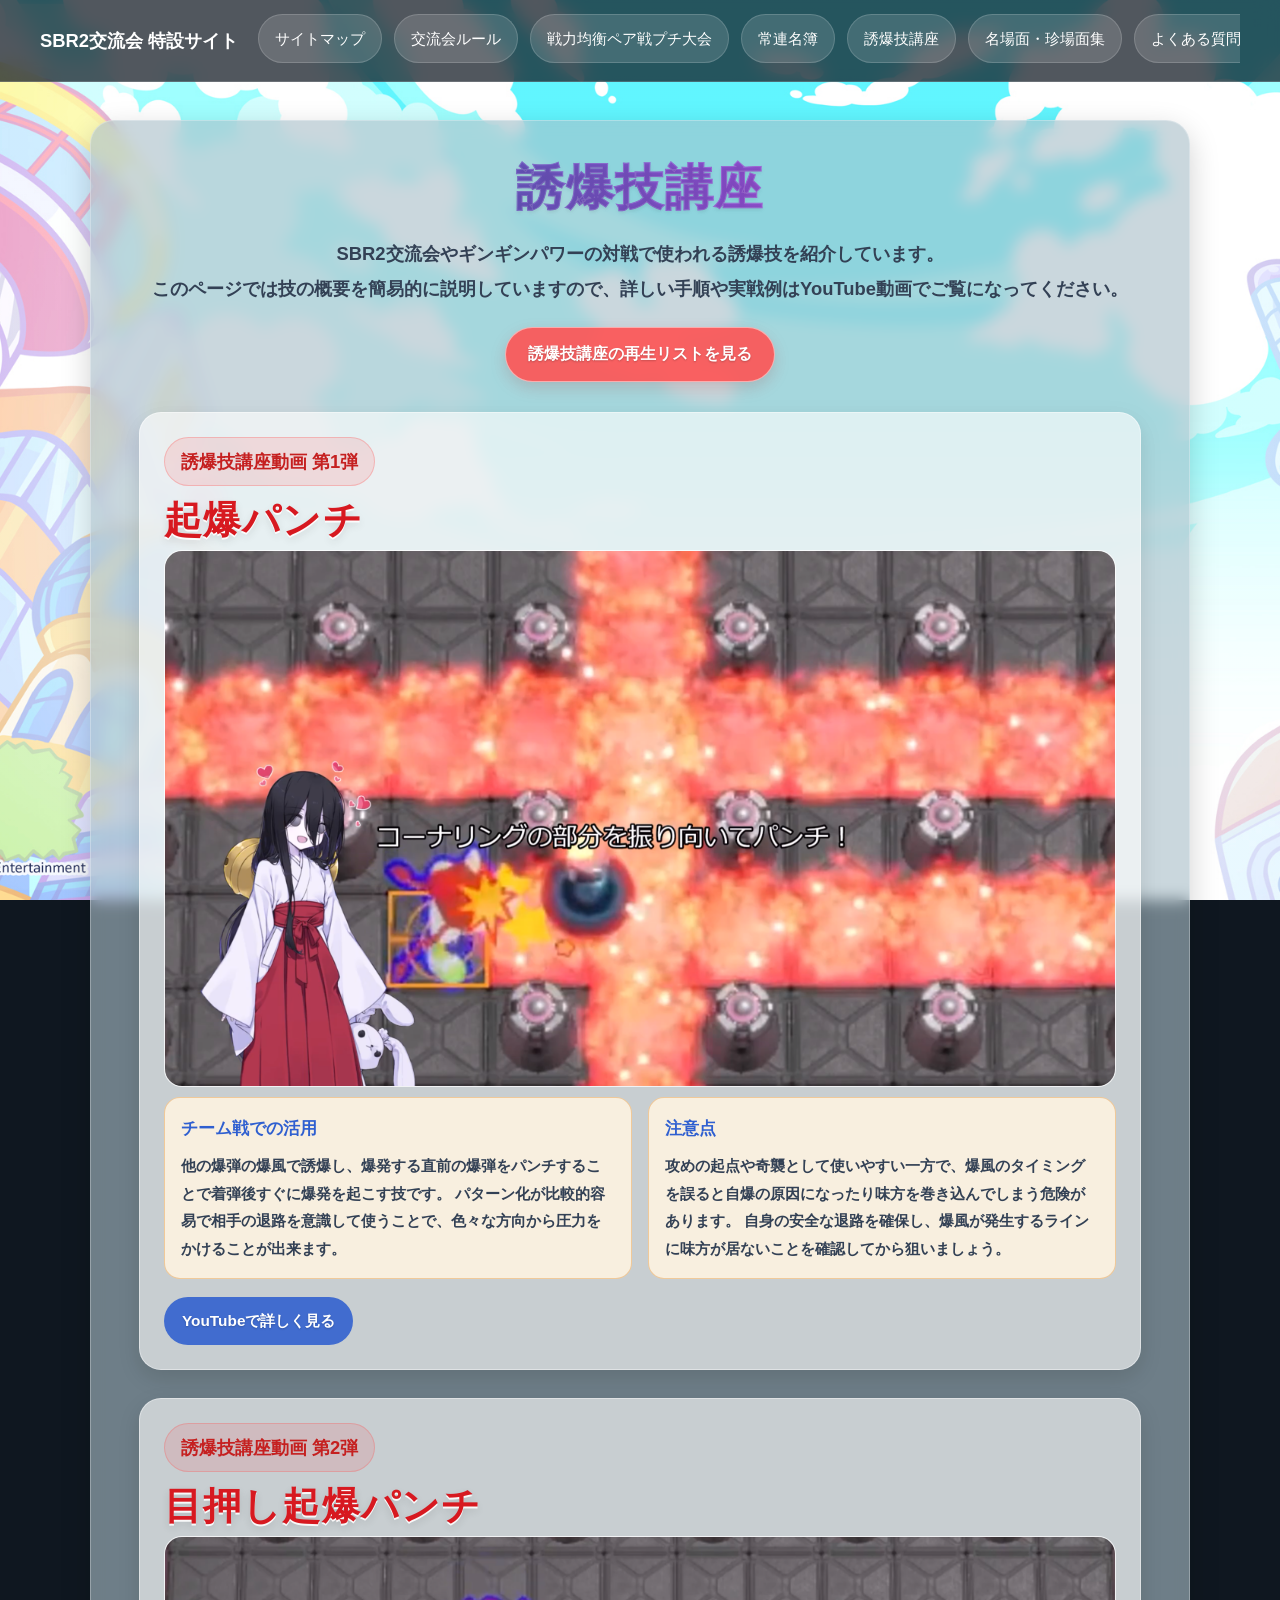
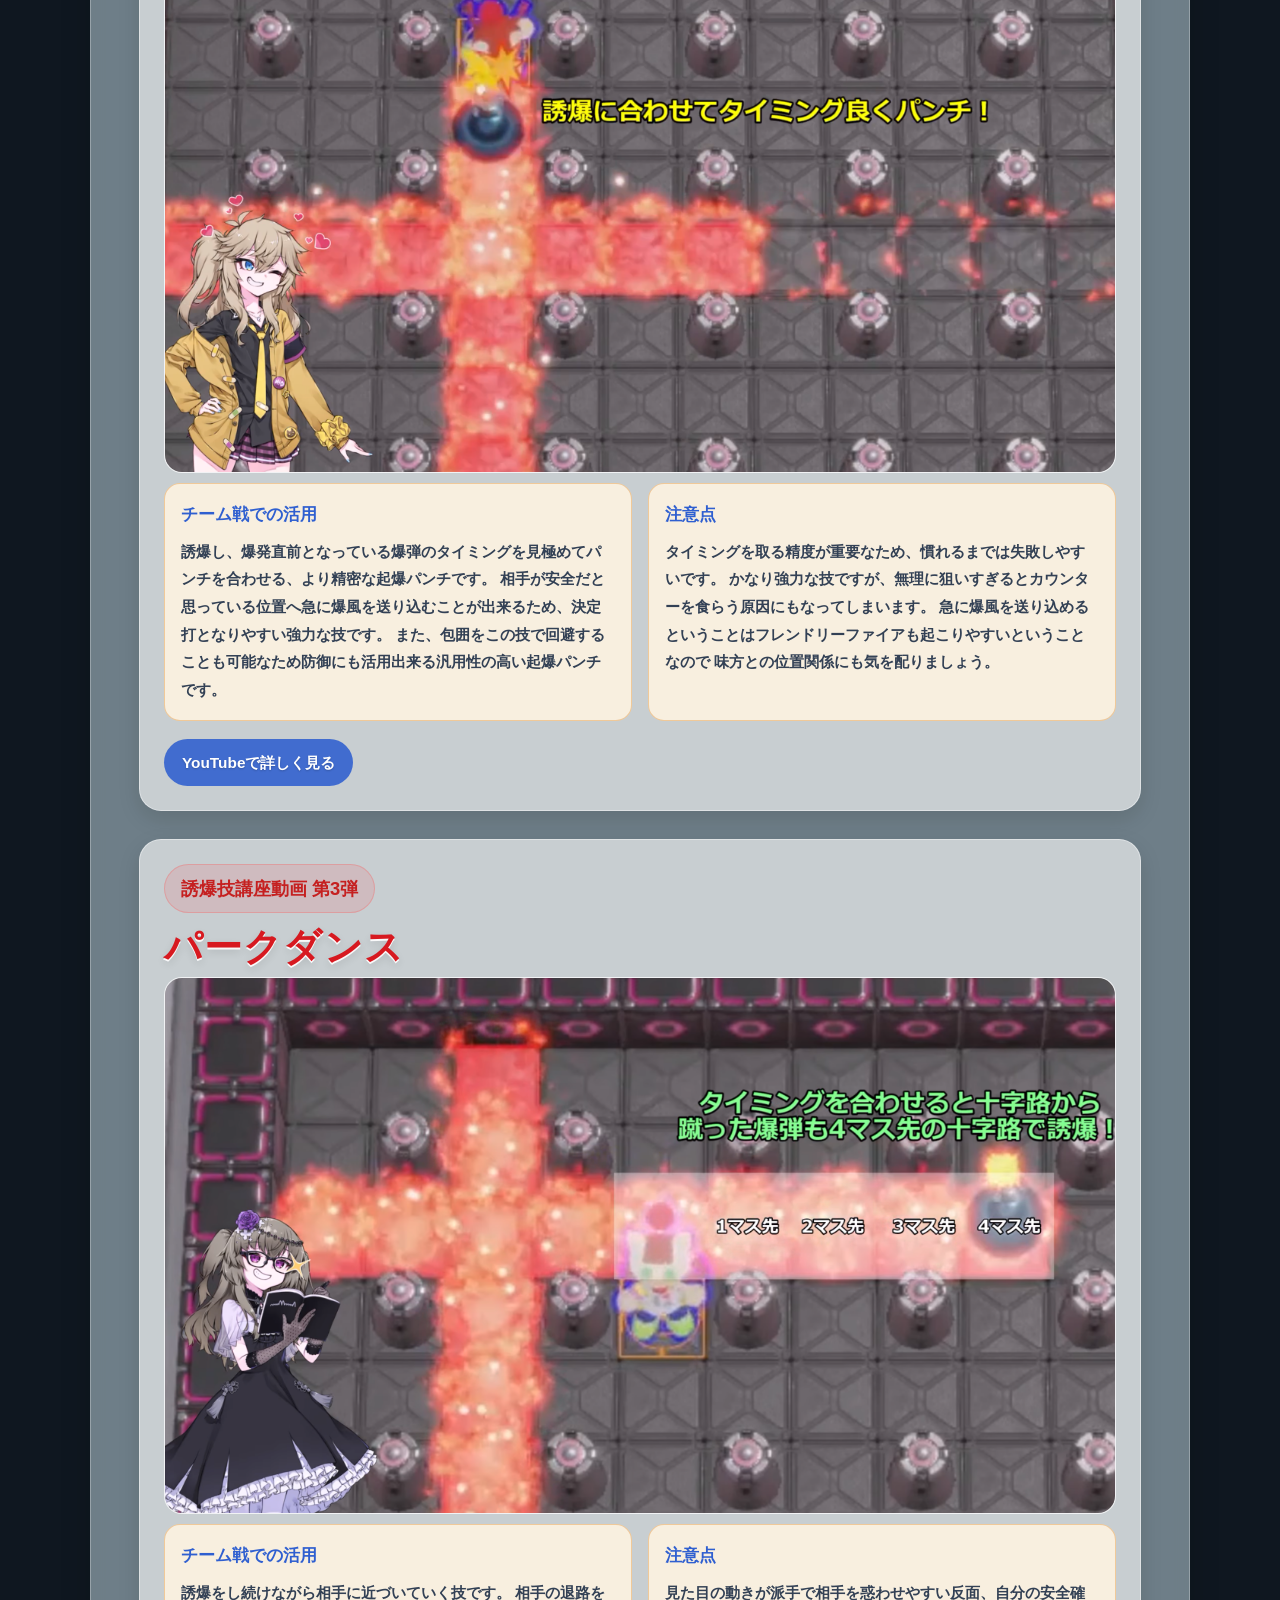
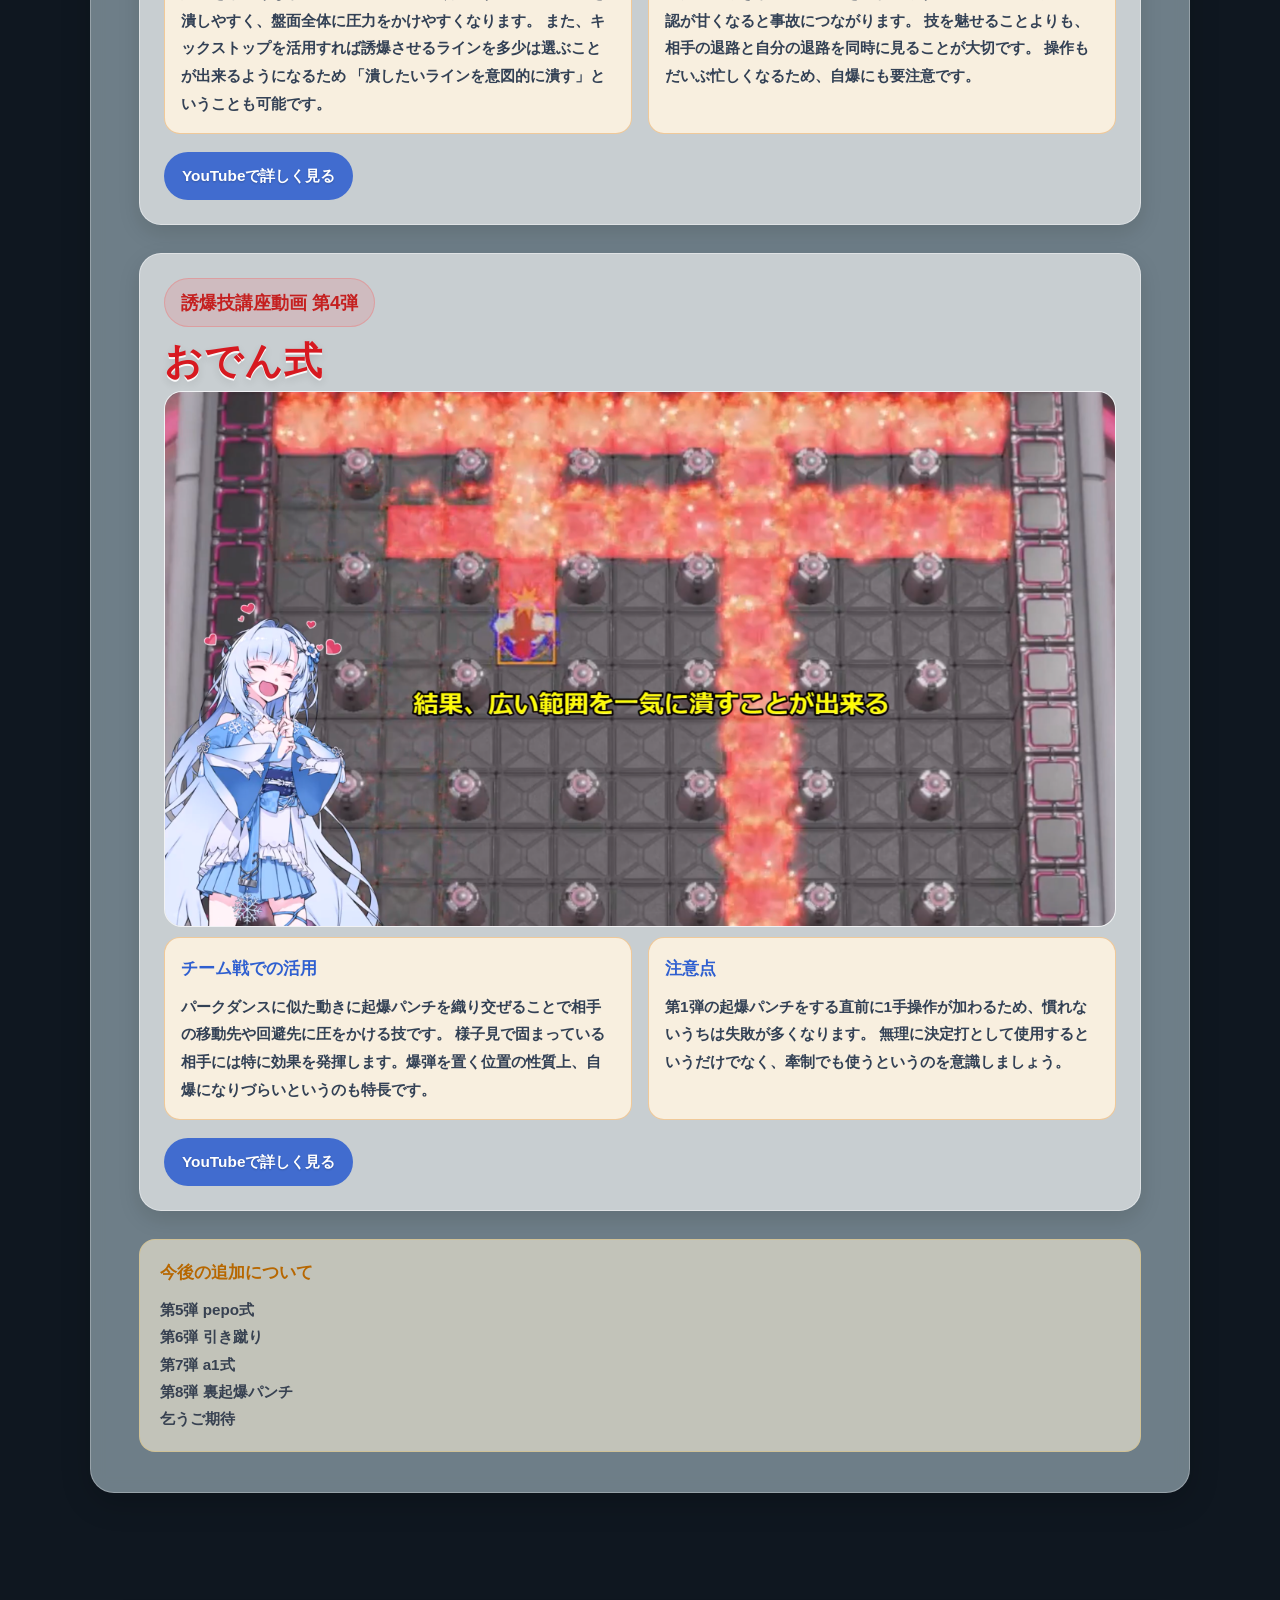
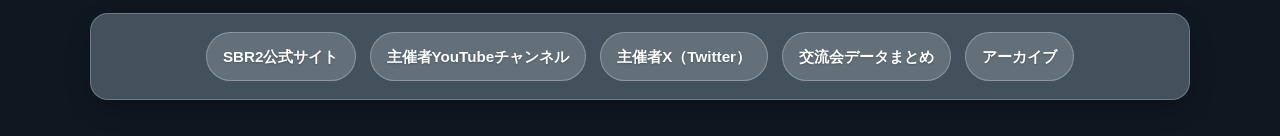
==== combo.html @ b6d00978 "Create SBR2 meetup website" ====
<!DOCTYPE html>
<html lang="ja">

<head>
    <meta charset="UTF-8">
    <meta name="viewport" content="width=device-width, initial-scale=1.0">
    <title>誘爆技講座 | SBR2交流会 特設サイト</title>
    <meta name="description" content="SBR2交流会で見られる誘爆技の紹介ページです。起爆パンチ、目押し起爆パンチ、パークダンス、おでん式などの動画を紹介しています。">
    <link rel="stylesheet" href="style.css">
</head>

<body>
    <!-- 背景固定レイヤー -->
    <div class="background-layer"></div>

    <!-- 全体ラッパー -->
    <div class="site-wrapper">

        <!-- ヘッダー -->
        <header class="site-header">
            <div class="header-inner">
                <div class="site-logo">
                    <a href="index.html">SBR2交流会 特設サイト</a>
                </div>

                <nav class="header-nav" aria-label="ヘッダーナビゲーション">
                    <ul class="header-nav-list">
                        <li><a href="sitemap.html">サイトマップ</a></li>
                        <li><a href="rule.html">交流会ルール</a></li>
                        <li><a href="pair.html">戦力均衡ペア戦プチ大会</a></li>
                        <li><a href="devotedmember.html">常連名簿</a></li>
                        <li><a href="combo.html">誘爆技講座</a></li>
                        <li><a href="fgplay.html">名場面・珍場面集</a></li>
                        <li><a href="faq.html">よくある質問(FAQ)</a></li>
                        <li><a href="search.html">ページ内検索</a></li>
                    </ul>
                </nav>
            </div>
        </header>

        <!-- メイン -->
        <main class="main-content combo-main">

            <section class="combo-section">
                <div class="content-box combo-box">
                    <h1 class="section-title combo-title">誘爆技講座</h1>

                    <p class="combo-lead">
                        SBR2交流会やギンギンパワーの対戦で使われる誘爆技を紹介しています。<br>
                        このページでは技の概要を簡易的に説明していますので、詳しい手順や実戦例はYouTube動画でご覧になってください。
                    </p>

                    <div class="combo-playlist-link-wrap">
                        <a href="https://www.youtube.com/playlist?list=PL0i5qplbMVFkjE2muqRrhvI1NxhGRlPAJ"
                            class="combo-playlist-link" target="_blank" rel="noopener noreferrer">
                            誘爆技講座の再生リストを見る
                        </a>
                    </div>

                    <div class="combo-video-list">

                        <!-- 第1弾 -->
                        <article class="combo-video-card">
                            <div class="combo-video-heading">
                                <p class="combo-video-number">誘爆技講座動画 第1弾</p>
                                <h2 class="combo-video-title">起爆パンチ</h2>
                            </div>

                            <div class="combo-thumbnail-frame">
                                <img src="images/combo1.png" alt="誘爆技講座動画 第1弾 起爆パンチのサムネイル" class="combo-thumbnail">
                            </div>

                            <div class="combo-description-grid">
                                <div class="combo-description-block">
                                    <h3>チーム戦での活用</h3>
                                    <p>
                                        他の爆弾の爆風で誘爆し、爆発する直前の爆弾をパンチすることで着弾後すぐに爆発を起こす技です。
                                        パターン化が比較的容易で相手の退路を意識して使うことで、色々な方向から圧力をかけることが出来ます。
                                    </p>
                                </div>

                                <div class="combo-description-block">
                                    <h3>注意点</h3>
                                    <p>
                                        攻めの起点や奇襲として使いやすい一方で、爆風のタイミングを誤ると自爆の原因になったり味方を巻き込んでしまう危険があります。
                                        自身の安全な退路を確保し、爆風が発生するラインに味方が居ないことを確認してから狙いましょう。
                                    </p>
                                </div>
                            </div>

                            <a href="https://www.youtube.com/watch?v=Jl7uGBfDjAQ&list=PL0i5qplbMVFkjE2muqRrhvI1NxhGRlPAJ&index=1&pp=iAQB"
                                class="combo-watch-link" target="_blank" rel="noopener noreferrer">
                                YouTubeで詳しく見る
                            </a>
                        </article>

                        <!-- 第2弾 -->
                        <article class="combo-video-card">
                            <div class="combo-video-heading">
                                <p class="combo-video-number">誘爆技講座動画 第2弾</p>
                                <h2 class="combo-video-title">目押し起爆パンチ</h2>
                            </div>

                            <div class="combo-thumbnail-frame">
                                <img src="images/combo2.png" alt="誘爆技講座動画 第2弾 目押し起爆パンチのサムネイル"
                                    class="combo-thumbnail">
                            </div>

                            <div class="combo-description-grid">
                                <div class="combo-description-block">
                                    <h3>チーム戦での活用</h3>
                                    <p>
                                        誘爆し、爆発直前となっている爆弾のタイミングを見極めてパンチを合わせる、より精密な起爆パンチです。
                                        相手が安全だと思っている位置へ急に爆風を送り込むことが出来るため、決定打となりやすい強力な技です。
                                        また、包囲をこの技で回避することも可能なため防御にも活用出来る汎用性の高い起爆パンチです。
                                    </p>
                                </div>

                                <div class="combo-description-block">
                                    <h3>注意点</h3>
                                    <p>
                                        タイミングを取る精度が重要なため、慣れるまでは失敗しやすいです。
                                        かなり強力な技ですが、無理に狙いすぎるとカウンターを食らう原因にもなってしまいます。
                                        急に爆風を送り込めるということはフレンドリーファイアも起こりやすいということなので
                                        味方との位置関係にも気を配りましょう。
                                    </p>
                                </div>
                            </div>

                            <a href="https://www.youtube.com/watch?v=n2VkfDjkeLE&list=PL0i5qplbMVFkjE2muqRrhvI1NxhGRlPAJ&index=2&pp=iAQB"
                                class="combo-watch-link" target="_blank" rel="noopener noreferrer">
                                YouTubeで詳しく見る
                            </a>
                        </article>

                        <!-- 第3弾 -->
                        <article class="combo-video-card">
                            <div class="combo-video-heading">
                                <p class="combo-video-number">誘爆技講座動画 第3弾</p>
                                <h2 class="combo-video-title">パークダンス</h2>
                            </div>

                            <div class="combo-thumbnail-frame">
                                <img src="images/combo3.png" alt="誘爆技講座動画 第3弾 パークダンスのサムネイル"
                                    class="combo-thumbnail">
                            </div>

                            <div class="combo-description-grid">
                                <div class="combo-description-block">
                                    <h3>チーム戦での活用</h3>
                                    <p>
                                        誘爆をし続けながら相手に近づいていく技です。
                                        相手の退路を潰しやすく、盤面全体に圧力をかけやすくなります。
                                        また、キックストップを活用すれば誘爆させるラインを多少は選ぶことが出来るようになるため
                                        「潰したいラインを意図的に潰す」ということも可能です。
                                    </p>
                                </div>

                                <div class="combo-description-block">
                                    <h3>注意点</h3>
                                    <p>
                                        見た目の動きが派手で相手を惑わせやすい反面、自分の安全確認が甘くなると事故につながります。
                                        技を魅せることよりも、相手の退路と自分の退路を同時に見ることが大切です。
                                        操作もだいぶ忙しくなるため、自爆にも要注意です。
                                    </p>
                                </div>
                            </div>

                            <a href="https://www.youtube.com/watch?v=aEcBeA_IJjo&list=PL0i5qplbMVFkjE2muqRrhvI1NxhGRlPAJ&index=3&pp=iAQB"
                                class="combo-watch-link" target="_blank" rel="noopener noreferrer">
                                YouTubeで詳しく見る
                            </a>
                        </article>

                        <!-- 第4弾 -->
                        <article class="combo-video-card">
                            <div class="combo-video-heading">
                                <p class="combo-video-number">誘爆技講座動画 第4弾</p>
                                <h2 class="combo-video-title">おでん式</h2>
                            </div>

                            <div class="combo-thumbnail-frame">
                                <img src="images/combo4.png" alt="誘爆技講座動画 第4弾 おでん式のサムネイル"
                                    class="combo-thumbnail">
                            </div>

                            <div class="combo-description-grid">
                                <div class="combo-description-block">
                                    <h3>チーム戦での活用</h3>
                                    <p>
                                        パークダンスに似た動きに起爆パンチを織り交ぜることで相手の移動先や回避先に圧をかける技です。
                                        様子見で固まっている相手には特に効果を発揮します。爆弾を置く位置の性質上、自爆になりづらいというのも特長です。
                                    </p>
                                </div>

                                <div class="combo-description-block">
                                    <h3>注意点</h3>
                                    <p>
                                        第1弾の起爆パンチをする直前に1手操作が加わるため、慣れないうちは失敗が多くなります。
                                        無理に決定打として使用するというだけでなく、牽制でも使うというのを意識しましょう。
                                    </p>
                                </div>
                            </div>

                            <a href="https://www.youtube.com/watch?v=muqPdBNgK5A&list=PL0i5qplbMVFkjE2muqRrhvI1NxhGRlPAJ&index=4&pp=iAQB"
                                class="combo-watch-link" target="_blank" rel="noopener noreferrer">
                                YouTubeで詳しく見る
                            </a>
                        </article>

                    </div>

                    <div class="combo-note-box">
                        <p class="combo-note-title">今後の追加について</p>
                        <p class="combo-note-text">
                            第5弾 pepo式<br>
                            第6弾 引き蹴り<br>
                            第7弾 a1式<br>
                            第8弾 裏起爆パンチ<br>
                            乞うご期待
                        </p>
                    </div>
                </div>
            </section>

        </main>

        <!-- フッター -->
        <footer class="site-footer">
            <div class="footer-inner">
                <div class="footer-links">
                    <a href="https://www.konami.com/games/bomberman/r2/jp/ja/" class="footer-link">SBR2公式サイト</a>
                    <a href="https://www.youtube.com/user/GuystMarnonce" class="footer-link">主催者YouTubeチャンネル</a>
                    <a href="https://x.com/Guyst_Marnonce" class="footer-link">主催者X（Twitter）</a>
                    <a href="https://docs.google.com/spreadsheets/d/1me0O5U3mfCUWeh6bFiSn7yxI5rq0dbSLIO38nxFjFEs/edit?usp=sharing" class="footer-link">交流会データまとめ</a>
                    <a href="https://www.youtube.com/playlist?list=PL0i5qplbMVFnaj_45A642adiddO8tWUbD" class="footer-link">アーカイブ</a>
                </div>
            </div>
        </footer>

    </div>
</body>

</html>
---- style.css ----
/* =========================
   基本設定
========================= */
* {
    box-sizing: border-box;
}

html {
    font-size: 16px;
    scroll-behavior: smooth;
}

body {
    margin: 0;
    font-family: "Yu Gothic", "Hiragino Kaku Gothic ProN", "Meiryo", sans-serif;
    color: #ffffff;
    background: #0f1720;
    line-height: 1.8;
}

a {
    color: inherit;
    text-decoration: none;
}

img {
    max-width: 100%;
    display: block;
}

/* =========================
   背景固定レイヤー
========================= */
.background-layer {
    position: fixed;
    inset: 0;
    z-index: -2;
    background-image:
        linear-gradient(rgba(255, 255, 255, 0.08), rgba(255, 255, 255, 0.08)),
        url("images/background.jpg");
    background-size: cover;
    background-position: center center;
    background-repeat: no-repeat;
}

/* =========================
   全体
========================= */
.site-wrapper {
    min-height: 100vh;
}

.main-content {
    width: min(1100px, 92%);
    margin: 0 auto;
    padding-top: 120px;
    padding-bottom: 80px;
}

/* =========================
   共通ボックス
========================= */
.content-box {
    background: rgba(170, 190, 200, 0.62);
    backdrop-filter: blur(8px);
    border: 1px solid rgba(255, 255, 255, 0.28);
    border-radius: 24px;
    box-shadow: 0 10px 30px rgba(0, 0, 0, 0.18);
}

/* =========================
   ヘッダー
========================= */
.site-header {
    position: fixed;
    top: 0;
    left: 0;
    width: 100%;
    z-index: 100;
    background: rgba(15, 23, 32, 0.72);
    backdrop-filter: blur(10px);
    border-bottom: 1px solid rgba(255, 255, 255, 0.16);
}

.header-inner {
    width: min(1200px, 96%);
    margin: 0 auto;
    display: flex;
    align-items: center;
    gap: 20px;
    padding: 14px 0;
}

.site-logo {
    flex-shrink: 0;
}

.site-logo a {
    font-size: 1.15rem;
    font-weight: 700;
    white-space: nowrap;
}

.header-nav {
    flex: 1;
    overflow-x: auto;
    overflow-y: hidden;
    -webkit-overflow-scrolling: touch;
    scrollbar-width: thin;
}

.header-nav-list {
    list-style: none;
    display: flex;
    gap: 12px;
    margin: 0;
    padding: 0 0 4px;
    min-width: max-content;
}

.header-nav-list li {
    flex: 0 0 auto;
}

.header-nav-list a {
    display: inline-block;
    padding: 10px 16px;
    border-radius: 999px;
    background: rgba(255, 255, 255, 0.14);
    border: 1px solid rgba(255, 255, 255, 0.16);
    font-size: 0.95rem;
    transition: 0.25s ease;
}

.header-nav-list a:hover {
    background: rgba(255, 255, 255, 0.22);
    transform: translateY(-1px);
}

/* =========================
   イントロ
========================= */
.intro-section {
    margin-bottom: 28px;
}

.intro-box {
    padding: 36px 32px;
}

.section-title {
    margin: 0 0 24px;
    font-size: clamp(2.1rem, 4vw, 3rem);
    line-height: 1.3;
    font-weight: 900;
    letter-spacing: 0.03em;
    background: linear-gradient(90deg, #2b5f9e 0%, #8d4fd1 60%, #d85ca8 100%);
    -webkit-background-clip: text;
    -webkit-text-fill-color: transparent;
    background-clip: text;
    color: transparent;
    -webkit-text-stroke: 1px rgba(255, 255, 255, 0.14);
    text-shadow: 0 2px 4px rgba(0, 0, 0, 0.10);
}

.intro-text {
    margin: 0 0 8px;
    line-height: 1.6;
    color: #000000;
    font-weight: 800;
}

.intro-text:last-child {
    margin-bottom: 0;
}

/* =========================
   メインバナー2枚
========================= */
.primary-banners-section {
    margin-bottom: 34px;
}

.primary-banners {
    display: grid;
    grid-template-columns: repeat(2, minmax(0, 1fr));
    gap: 20px;
}

.banner-image-link {
    display: block;
    overflow: visible;
    background: transparent;
    transition: opacity 0.2s ease;
}

.banner-image {
    display: block;
    width: 100%;
    height: auto;
    filter: drop-shadow(0 12px 28px rgba(0, 0, 0, 0.16));
}

.banner-image-link:hover {
    opacity: 0.90;
}

/* =========================
   その他のコンテンツ
========================= */
.other-contents-section {
    margin-bottom: 40px;
}

.other-contents-section .content-box {
    padding: 32px 28px;
}

.other-contents-grid {
    display: grid;
    grid-template-columns: repeat(3, minmax(0, 1fr));
    gap: 18px;
}

.other-banner-link {
    display: block;
    overflow: visible;
    background: transparent;
    transition: opacity 0.2s ease, transform 0.2s ease;
}

.other-banner-link:hover {
    opacity: 0.92;

}

.other-banner-image {
    display: block;
    width: 100%;
    height: auto;
    filter: drop-shadow(0 10px 22px rgba(0, 0, 0, 0.14));
}

/* =========================
   フッター
========================= */
.site-footer {
    padding: 0 0 36px;
}

.footer-inner {
    width: min(1100px, 92%);
    margin: 0 auto;
}

.footer-links {
    display: flex;
    flex-wrap: wrap;
    justify-content: center;
    gap: 14px;
    padding: 18px 20px;
    background: rgba(86, 104, 116, 0.72);
    backdrop-filter: blur(10px);
    border: 1px solid rgba(255, 255, 255, 0.24);
    border-radius: 18px;
    box-shadow: 0 10px 24px rgba(0, 0, 0, 0.18);
}

.footer-link {
    display: inline-block;
    padding: 10px 16px;
    border-radius: 999px;
    background: rgba(255, 255, 255, 0.18);
    border: 1px solid rgba(255, 255, 255, 0.28);
    color: #ffffff;
    font-size: 0.95rem;
    font-weight: 700;
    text-shadow: 0 1px 2px rgba(0, 0, 0, 0.22);
    transition: background 0.2s ease, opacity 0.2s ease;
}

.footer-link:hover {
    background: rgba(255, 255, 255, 0.28);
    opacity: 1;
}

/* =========================
   タブレット
========================= */
@media (max-width: 1100px) {
    .main-content {
        padding-top: 110px;
    }

    .primary-banners {
        grid-template-columns: 1fr;
    }

    .other-contents-grid {
        grid-template-columns: repeat(2, minmax(0, 1fr));
    }
}

/* =========================
   スマホ
========================= */
@media (max-width: 600px) {
    .header-inner {
        flex-direction: column;
        align-items: stretch;
        gap: 10px;
        padding: 12px 0;
    }

    .site-logo a {
        display: block;
        text-align: center;
        white-space: normal;
        font-size: 1.05rem;
    }

    .header-nav-list a {
        padding: 9px 14px;
        font-size: 0.9rem;
    }

    .main-content {
        width: min(94%, 700px);
        padding-top: 128px;
        padding-bottom: 64px;
    }

    .intro-box {
        padding: 26px 20px;
    }

    .section-title {
        margin-bottom: 16px;
        font-size: 1.45rem;
    }

    .intro-text {
        font-size: 0.95rem;
        margin-bottom: 12px;
    }

    .primary-banners {
        grid-template-columns: 1fr;
    }

    .other-contents-section .content-box {
        padding: 24px 18px;
    }

    .other-contents-grid {
        grid-template-columns: 1fr;
        gap: 16px;
    }

        .footer-links {
            flex-direction: column;
            align-items: stretch;
            gap: 10px;
            padding: 16px;
        }
    
        .footer-link {
            text-align: center;
        }
}

 /* =========================
    サイトマップページ
 ========================= */
 .sitemap-main {
     padding-bottom: 80px;
 }

 .sitemap-section {
     margin-bottom: 40px;
 }

 .sitemap-box {
     padding: 36px 56px 40px;
 }

 .sitemap-title {
     text-align: center;
     margin-bottom: 18px;
 }

 .sitemap-lead {
     margin: 0 0 28px;
     text-align: center;
     color: #334155;
     font-size: 1.05rem;
     font-weight: 700;
     line-height: 1.7;
 }

 .sitemap-list {
     display: flex;
     flex-direction: column;
 }

.sitemap-item {
    display: grid;
    grid-template-columns: 320px minmax(0, 1fr);
    align-items: center;
    gap: 22px;
    padding: 26px 18px;
    border-top: 1px dashed rgba(86, 130, 214, 0.28);
    background: rgba(255, 255, 255, 0.50);
    border-radius: 14px;
    transition: background 0.2s ease, opacity 0.2s ease;
}

 .sitemap-item:first-child {
     border-top: none;
 }

.sitemap-item:hover {
    background: rgba(13, 242, 227, 0.4);
    opacity: 1;
}

 .sitemap-item-link {
     display: flex;
     align-items: center;
     gap: 12px;
     min-width: 0;
 }

 .sitemap-arrow {
     color: #3b6ce1;
     font-size: 2rem;
     line-height: 1;
     font-weight: 700;
     flex-shrink: 0;
     transform: translateY(-1px);
 }

.sitemap-name {
    color: #2f5fd0;
    font-size: 1.65rem;
    font-weight: 900;
    line-height: 1.35;
    white-space: nowrap;
}

 .sitemap-description {
     margin: 0;
     color: #334155;
     font-size: 1.02rem;
     font-weight: 700;
     line-height: 1.8;
 }

 /* =========================
   サイトマップページ タブレット
========================= */
@media (max-width: 1100px) {
    .sitemap-box {
        padding: 32px 32px 36px;
    }

    .sitemap-item {
        grid-template-columns: 250px minmax(0, 1fr);
        gap: 18px;
        padding: 22px 12px;
    }

    .sitemap-name {
        font-size: 1.35rem;
        white-space: nowrap;
    }

    .sitemap-description {
        font-size: 0.96rem;
    }
}

 /* =========================
   サイトマップページ スマホ
========================= */
 @media (max-width: 600px) {
     .sitemap-box {
         padding: 24px 16px 24px;
     }

     .sitemap-title {
         margin-bottom: 12px;
     }

     .sitemap-lead {
         margin-bottom: 18px;
         font-size: 0.92rem;
         line-height: 1.75;
     }

     .sitemap-item {
         grid-template-columns: 1fr;
         gap: 6px;
         padding: 16px 0;
     }

     .sitemap-item-link {
         gap: 10px;
     }

     .sitemap-arrow {
         font-size: 1.45rem;
     }

     .sitemap-name {
         font-size: 1.1rem;
         line-height: 1.45;
     }

     .sitemap-description {
         padding-left: 28px;
         font-size: 0.88rem;
         line-height: 1.7;
     }
 }


 /* =========================
   FAQページ
========================= */
 .faq-main {
     padding-bottom: 80px;
 }

 .faq-section {
     margin-bottom: 40px;
 }

 .faq-box {
     padding: 36px 56px 40px;
 }

 .faq-title {
     text-align: center;
     margin-bottom: 18px;
 }

 .faq-lead {
     margin: 0 0 26px;
     text-align: center;
     color: #334155;
     font-size: 1.02rem;
     font-weight: 700;
     line-height: 1.8;
 }

 .faq-list {
     display: flex;
     flex-direction: column;
     gap: 12px;
     margin-bottom: 26px;
 }

 .faq-item {
     background: rgba(255, 255, 255, 0.62);
     border: 1px solid rgba(176, 196, 255, 0.42);
     border-radius: 16px;
     box-shadow: 0 4px 14px rgba(0, 0, 0, 0.08);
     overflow: hidden;
 }

 .faq-question {
     list-style: none;
     display: flex;
     align-items: center;
     gap: 14px;
     padding: 18px 52px 18px 18px;
     cursor: pointer;
     position: relative;
     color: #243b6b;
     font-size: 1.06rem;
     font-weight: 900;
     line-height: 1.6;
 }

 .faq-question::-webkit-details-marker {
     display: none;
 }

 .faq-question::after {
     content: "⌄";
     position: absolute;
     right: 18px;
     top: 50%;
     transform: translateY(-50%);
     color: #4c62d6;
     font-size: 1.5rem;
     font-weight: 700;
     transition: transform 0.2s ease;
 }

 .faq-item[open] .faq-question::after {
     transform: translateY(-50%) rotate(180deg);
 }

 .faq-q-badge,
 .faq-a-badge {
     flex: 0 0 auto;
     width: 30px;
     height: 30px;
     border-radius: 999px;
     display: inline-flex;
     align-items: center;
     justify-content: center;
     font-size: 1rem;
     font-weight: 900;
     color: #ffffff;
     line-height: 1;
 }

 .faq-q-badge {
     background: linear-gradient(180deg, #6c7cf0 0%, #4a5ed7 100%);
     box-shadow: 0 2px 6px rgba(74, 94, 215, 0.25);
 }

 .faq-a-badge {
     background: linear-gradient(180deg, #f28bb6 0%, #e56f9f 100%);
     box-shadow: 0 2px 6px rgba(229, 111, 159, 0.22);
 }

 .faq-question-text {
     min-width: 0;
 }

 .faq-answer-wrap {
     padding: 0 18px 18px;
 }

 .faq-answer {
     display: flex;
     align-items: flex-start;
     gap: 12px;
     padding: 14px 16px;
     border-radius: 12px;
     background: rgba(255, 235, 244, 0.55);
     border: 1px solid rgba(245, 183, 210, 0.45);
 }

 .faq-answer p {
     margin: 0;
     color: #374151;
     font-size: 0.96rem;
     font-weight: 700;
     line-height: 1.8;
 }

 .faq-note-box {
     padding: 18px 20px;
     border-radius: 16px;
     background: rgba(232, 242, 255, 0.40);
     border: 1px solid rgba(121, 162, 255, 0.40);
 }

 .faq-note-title {
     margin: 0 0 8px;
     color: #3656c8;
     font-size: 1.05rem;
     font-weight: 900;
 }

 .faq-note-list {
     margin: 0;
     padding-left: 1.25em;
     color: #374151;
     font-size: 0.95rem;
     font-weight: 700;
     line-height: 1.8;
 }

 /* =========================
   FAQページ タブレット
========================= */
 @media (max-width: 1100px) {
     .faq-box {
         padding: 32px 32px 36px;
     }

     .faq-question {
         padding: 16px 48px 16px 16px;
         font-size: 1rem;
     }
 }

 /* =========================
   FAQページ スマホ
========================= */
 @media (max-width: 600px) {
     .faq-box {
         padding: 24px 16px 24px;
     }

     .faq-title {
         margin-bottom: 12px;
     }

     .faq-lead {
         margin-bottom: 18px;
         font-size: 0.92rem;
         line-height: 1.8;
     }

     .faq-list {
         gap: 10px;
         margin-bottom: 18px;
     }

     .faq-question {
         gap: 10px;
         padding: 14px 42px 14px 14px;
         font-size: 0.94rem;
         line-height: 1.7;
     }

     .faq-question::after {
         right: 14px;
         font-size: 1.3rem;
     }

     .faq-q-badge,
     .faq-a-badge {
         width: 26px;
         height: 26px;
         font-size: 0.9rem;
     }

     .faq-answer-wrap {
         padding: 0 14px 14px;
     }

     .faq-answer {
         gap: 10px;
         padding: 12px 12px;
     }

     .faq-answer p {
         font-size: 0.88rem;
         line-height: 1.75;
     }

     .faq-note-box {
         padding: 14px 14px;
     }

     .faq-note-title {
         font-size: 0.98rem;
     }

     .faq-note-list {
         font-size: 0.88rem;
         line-height: 1.75;
     }
 }


 /* =========================
   誘爆技講座ページ
========================= */
 .combo-main {
     padding-bottom: 80px;
 }

 .combo-section {
     margin-bottom: 40px;
 }

 .combo-box {
     padding: 36px 48px 40px;
 }

 .combo-title {
     text-align: center;
     margin-bottom: 18px;
 }

 .combo-lead {
     margin: 0 0 20px;
     text-align: center;
     color: #334155;
     font-size: 1.15rem;
     font-weight: 800;
     line-height: 1.9;
 }

 .combo-playlist-link-wrap {
     display: flex;
     justify-content: center;
     margin-bottom: 30px;
 }

 .combo-playlist-link {
     display: inline-block;
     padding: 12px 22px;
     border-radius: 999px;
     background: rgba(255, 80, 80, 0.88);
     border: 1px solid rgba(255, 255, 255, 0.48);
     color: #ffffff;
     font-size: 1rem;
     font-weight: 900;
     text-shadow: 0 1px 2px rgba(0, 0, 0, 0.22);
     box-shadow: 0 6px 16px rgba(160, 40, 40, 0.18);
     transition: opacity 0.2s ease, background 0.2s ease;
 }

 .combo-playlist-link:hover {
     opacity: 0.92;
     background: rgba(255, 65, 65, 0.96);
 }

 .combo-video-list {
     display: flex;
     flex-direction: column;
     gap: 28px;
 }

 .combo-video-card {
     padding: 24px;
     border-radius: 22px;
     background: rgba(255, 255, 255, 0.62);
     border: 1px solid rgba(255, 255, 255, 0.42);
     box-shadow: 0 8px 22px rgba(0, 0, 0, 0.12);
 }

 .combo-video-heading {
     margin-bottom: 6px;
 }

.combo-video-number {
    display: inline-block;
    margin: 0 0 10px;
    padding: 7px 16px;
    border-radius: 999px;
    background: rgba(255, 80, 80, 0.14);
    border: 1px solid rgba(255, 80, 80, 0.28);
    color: #c52020;
    font-size: 1.15rem;
    font-weight: 900;
}

 .combo-video-title {
     margin: 0;
     color: #d71920;
     font-size: clamp(1.7rem, 3vw, 2.4rem);
     line-height: 1.25;
     font-weight: 900;
     letter-spacing: 0.03em;
     text-shadow:
         0 2px 0 rgba(255, 255, 255, 0.9),
         0 4px 8px rgba(0, 0, 0, 0.12);
 }

.combo-thumbnail-frame {
    display: block;
    margin-bottom: 10px;
    border-radius: 18px;
    overflow: hidden;
    background: rgba(255, 255, 255, 0.45);
    border: 1px solid rgba(255, 255, 255, 0.55);
}

.combo-thumbnail {
    width: 100%;
    aspect-ratio: 16 / 9;
    object-fit: cover;
}

 .combo-description-grid {
     display: grid;
     grid-template-columns: repeat(2, minmax(0, 1fr));
     gap: 16px;
     margin-bottom: 18px;
 }

.combo-description-block {
    padding: 16px;
    border-radius: 16px;
    background: rgba(255, 244, 226, 0.88);
    border: 1px solid rgba(239, 198, 148, 0.92);
}

 .combo-description-block h3 {
     margin: 0 0 8px;
     color: #2f5fd0;
     font-size: 1.05rem;
     font-weight: 900;
 }

 .combo-description-block p {
     margin: 0;
     color: #334155;
     font-size: 0.96rem;
     font-weight: 700;
     line-height: 1.8;
 }

 .combo-watch-link {
     display: inline-block;
     padding: 10px 18px;
     border-radius: 999px;
     background: rgba(47, 95, 208, 0.88);
     color: #ffffff;
     font-size: 0.96rem;
     font-weight: 900;
     text-shadow: 0 1px 2px rgba(0, 0, 0, 0.20);
     transition: opacity 0.2s ease, background 0.2s ease;
 }

 .combo-watch-link:hover {
     opacity: 0.92;
     background: rgba(37, 84, 200, 0.96);
 }

 .combo-note-box {
     margin-top: 28px;
     padding: 18px 20px;
     border-radius: 16px;
     background: rgba(255, 246, 220, 0.58);
     border: 1px solid rgba(240, 190, 80, 0.32);
 }

 .combo-note-title {
     margin: 0 0 8px;
     color: #b76700;
     font-size: 1.05rem;
     font-weight: 900;
 }

 .combo-note-text {
     margin: 0;
     color: #374151;
     font-size: 0.95rem;
     font-weight: 700;
     line-height: 1.8;
 }

 /* =========================
   誘爆技講座ページ タブレット
========================= */
 @media (max-width: 1100px) {
     .combo-box {
         padding: 32px 32px 36px;
     }

     .combo-description-grid {
         grid-template-columns: 1fr;
     }
 }

 /* =========================
   誘爆技講座ページ スマホ
========================= */
 @media (max-width: 600px) {
     .combo-box {
         padding: 24px 16px 24px;
     }

     .combo-title {
         margin-bottom: 12px;
     }

  .combo-lead {
      font-size: 1rem;
      line-height: 1.85;
      text-align: left;
  }

     .combo-playlist-link-wrap {
         justify-content: stretch;
         margin-bottom: 22px;
     }

     .combo-playlist-link {
         display: block;
         width: 100%;
         text-align: center;
         font-size: 0.94rem;
         padding: 11px 16px;
     }

     .combo-video-list {
         gap: 22px;
     }

     .combo-video-card {
         padding: 18px 14px;
         border-radius: 18px;
     }

.combo-video-number {
    font-size: 1rem;
}

     .combo-video-title {
         font-size: 1.55rem;
     }

         .combo-thumbnail-frame {
             border-radius: 14px;
         }

     .combo-description-block {
         padding: 14px;
     }

     .combo-description-block h3 {
         font-size: 0.98rem;
     }

     .combo-description-block p {
         font-size: 0.88rem;
         line-height: 1.75;
     }

     .combo-watch-link {
         display: block;
         width: 100%;
         text-align: center;
         font-size: 0.92rem;
     }

     .combo-note-box {
         padding: 14px;
     }

     .combo-note-title {
         font-size: 0.98rem;
     }

     .combo-note-text {
         font-size: 0.88rem;
         line-height: 1.75;
     }
 }


/* =========================
   交流会ルールページ
========================= */
.rule-main {
    padding-bottom: 80px;
}

.rule-section {
    margin-bottom: 40px;
}

.rule-box {
    padding: 36px 48px 44px;
}

.rule-title {
    text-align: center;
    margin-bottom: 28px;
}

/* 画像2枚のエリア */
.rule-image-grid {
    display: grid;
    grid-template-columns: 1.18fr 0.82fr;
    gap: 24px;
    align-items: center;
    margin-bottom: 28px;
}

.rule-image-card {
    margin: 0;
    padding: 16px;
    border-radius: 20px;
    background: rgba(255, 255, 255, 0.58);
    border: 1px solid rgba(255, 255, 255, 0.46);
    box-shadow: 0 8px 22px rgba(0, 0, 0, 0.10);
}

.rule-image-caption {
    margin-bottom: 12px;
    color: #2f5fd0;
    font-size: 1.08rem;
    font-weight: 900;
    text-align: center;
    line-height: 1.5;
}

.rule-image {
    width: 100%;
    height: auto;
    border-radius: 12px;
    object-fit: contain;
    background: rgba(255, 255, 255, 0.65);
}

/* 説明文 */
.rule-guide-box {
    margin-bottom: 28px;
    padding: 20px 26px;
    border-radius: 18px;
    background: rgba(255, 255, 255, 0.68);
    border: 1px solid rgba(255, 255, 255, 0.48);
    box-shadow: 0 6px 16px rgba(0, 0, 0, 0.08);
}

.rule-guide-text {
    margin: 0;
    color: #334155;
    font-size: 1.02rem;
    font-weight: 800;
    line-height: 1.9;
    text-align: center;
}

/* 詳細ルール欄 */
.rule-detail-list {
    display: flex;
    flex-direction: column;
    gap: 16px;
}

.rule-detail-card {
    display: grid;
    grid-template-columns: 220px minmax(0, 1fr);
    gap: 22px;
    align-items: stretch;
    padding: 22px 24px;
    border-radius: 18px;
    background: rgba(255, 255, 255, 0.64);
    border: 1px solid rgba(255, 255, 255, 0.44);
    box-shadow: 0 6px 18px rgba(0, 0, 0, 0.08);
}

.rule-detail-heading {
    display: flex;
    align-items: center;
    padding-right: 18px;
    border-right: 1px dashed rgba(47, 95, 208, 0.28);
}

.rule-detail-heading h2 {
    margin: 0;
    color: #4d55d8;
    font-size: 1.45rem;
    font-weight: 900;
    line-height: 1.45;
}

.rule-detail-body {
    min-width: 0;
}

.rule-detail-body p {
    margin: 0 0 10px;
    color: #334155;
    font-size: 0.96rem;
    font-weight: 700;
    line-height: 1.85;
}

.rule-detail-body p:last-child {
    margin-bottom: 0;
}

.rule-detail-body ul {
    margin: 0;
    padding-left: 0;
    list-style: none;
    color: #334155;
    font-size: 0.96rem;
    font-weight: 700;
    line-height: 1.85;
}

.rule-detail-body li {
    margin-bottom: 3px;
}

.rule-detail-body li:last-child {
    margin-bottom: 0;
}

/* =========================
   交流会ルールページ タブレット
========================= */
@media (max-width: 1100px) {
    .rule-box {
        padding: 32px 28px 36px;
    }

    .rule-image-grid {
        grid-template-columns: 1fr;
        gap: 18px;
    }

    .rule-detail-card {
        grid-template-columns: 190px minmax(0, 1fr);
        gap: 18px;
        padding: 20px;
    }

    .rule-detail-heading h2 {
        font-size: 1.28rem;
    }
}

/* =========================
   交流会ルールページ スマホ
========================= */
@media (max-width: 600px) {
    .rule-box {
        padding: 24px 16px 26px;
    }

    .rule-title {
        margin-bottom: 18px;
    }

    .rule-image-grid {
        gap: 16px;
        margin-bottom: 20px;
    }

    .rule-image-card {
        padding: 12px;
        border-radius: 16px;
    }

    .rule-image-caption {
        margin-bottom: 8px;
        font-size: 0.95rem;
    }

    .rule-guide-box {
        margin-bottom: 22px;
        padding: 16px 14px;
        border-radius: 16px;
    }

    .rule-guide-text {
        text-align: left;
        font-size: 0.9rem;
        line-height: 1.8;
    }

    .rule-detail-list {
        gap: 12px;
    }

    .rule-detail-card {
        grid-template-columns: 1fr;
        gap: 10px;
        padding: 18px 14px;
        border-radius: 16px;
    }

    .rule-detail-heading {
        padding-right: 0;
        padding-bottom: 8px;
        border-right: none;
        border-bottom: 1px dashed rgba(47, 95, 208, 0.28);
    }

    .rule-detail-heading h2 {
        font-size: 1.12rem;
    }

    .rule-detail-body p,
    .rule-detail-body ul {
        font-size: 0.88rem;
        line-height: 1.75;
    }
}

/* =========================
   交流会ルールページ 基本ルール一覧
========================= */
.rule-basic-box {
    margin-bottom: 18px;
    padding: 24px 26px;
    border-radius: 20px;
    background: rgba(245, 249, 255, 0.78);
    border: 2px solid rgba(107, 125, 230, 0.28);
    box-shadow: 0 8px 22px rgba(0, 0, 0, 0.10);
}

.rule-basic-title {
    margin: 0 0 18px;
    color: #4d55d8;
    font-size: 1.55rem;
    font-weight: 900;
    line-height: 1.35;
    text-align: center;
}

.rule-basic-grid {
    display: grid;
    grid-template-columns: repeat(2, minmax(0, 1fr));
    gap: 12px;
    margin: 0;
}

.rule-basic-item {
    display: grid;
    grid-template-columns: 48% 52%;
    align-items: stretch;
    overflow: hidden;
    border-radius: 14px;
    background: rgba(255, 255, 255, 0.72);
    border: 1px solid rgba(150, 170, 230, 0.34);
}

.rule-basic-item dt {
    display: flex;
    align-items: center;
    justify-content: center;
    margin: 0;
    padding: 12px 14px;
    color: #ffffff;
    background: rgba(77, 85, 216, 0.82);
    font-size: 0.95rem;
    font-weight: 900;
    line-height: 1.45;
    text-align: center;
}

.rule-basic-item dd {
    display: flex;
    align-items: center;
    margin: 0;
    padding: 12px 14px;
    color: #334155;
    font-size: 1rem;
    font-weight: 900;
    line-height: 1.45;
}

/* =========================
   交流会ルールページ 基本ルール一覧 スマホ
========================= */
@media (max-width: 600px) {
    .rule-basic-box {
        padding: 18px 14px;
        border-radius: 16px;
    }

    .rule-basic-title {
        margin-bottom: 14px;
        font-size: 1.2rem;
        text-align: left;
    }

    .rule-basic-grid {
        grid-template-columns: 1fr;
        gap: 10px;
    }

.rule-basic-item {
    grid-template-columns: 48% 52%;
    border-radius: 12px;
}

    .rule-basic-item dt {
        padding: 10px 10px;
        font-size: 0.85rem;
    }

    .rule-basic-item dd {
        padding: 10px 12px;
        font-size: 0.9rem;
    }
}


/* =========================
   戦力均衡ペア戦プチ大会ページ
========================= */
.pair-main {
    padding-bottom: 80px;
}

.pair-section {
    margin-bottom: 40px;
}

.pair-box {
    padding: 36px 48px 44px;
}

.pair-title {
    text-align: center;
    margin-bottom: 28px;
}

/* 画像2枚のエリア */
.pair-image-grid {
    display: grid;
    grid-template-columns: 1.12fr 0.88fr;
    gap: 24px;
    align-items: center;
    margin-bottom: 28px;
}

.pair-image-card {
    margin: 0;
    padding: 16px;
    border-radius: 20px;
    background: rgba(255, 255, 255, 0.58);
    border: 1px solid rgba(255, 255, 255, 0.46);
    box-shadow: 0 8px 22px rgba(0, 0, 0, 0.10);
}

.pair-image-caption {
    margin-bottom: 12px;
    color: #2f5fd0;
    font-size: 1.08rem;
    font-weight: 900;
    text-align: center;
    line-height: 1.5;
}

.pair-image {
    width: 100%;
    height: auto;
    border-radius: 12px;
    object-fit: contain;
    background: rgba(255, 255, 255, 0.65);
}

/* 共通カード */
.pair-intro-box,
.pair-entry-box,
.pair-rule-card,
.pair-example-card,
.pair-win-box,
.pair-message-box {
    margin-bottom: 18px;
    padding: 24px 26px;
    border-radius: 20px;
    background: rgba(255, 255, 255, 0.64);
    border: 1px solid rgba(255, 255, 255, 0.44);
    box-shadow: 0 6px 18px rgba(0, 0, 0, 0.08);
}

.pair-section-title {
    margin: 0 0 16px;
    color: #4d55d8;
    font-size: 1.45rem;
    font-weight: 900;
    line-height: 1.45;
}

.pair-intro-box p,
.pair-entry-box p,
.pair-rule-card p,
.pair-example-card p,
.pair-win-box p {
    margin: 0 0 12px;
    color: #334155;
    font-size: 0.96rem;
    font-weight: 700;
    line-height: 1.85;
}

.pair-intro-box p:last-child,
.pair-entry-box p:last-child,
.pair-rule-card p:last-child,
.pair-example-card p:last-child,
.pair-win-box p:last-child {
    margin-bottom: 0;
}

/* 事前エントリー */
.pair-entry-box {
    background: rgba(232, 242, 255, 0.72);
    border: 1px solid rgba(121, 162, 255, 0.36);
}

.pair-entry-button-wrap {
    margin: 20px 0 14px;
    text-align: center;
}

.pair-entry-button {
    display: inline-block;
    padding: 13px 28px;
    border-radius: 999px;
    color: #ffffff;
    background: linear-gradient(135deg, #5f70e8, #46a8e8);
    font-size: 1rem;
    font-weight: 900;
    text-decoration: none;
    box-shadow: 0 6px 14px rgba(70, 100, 220, 0.28);
    transition: transform 0.2s ease, box-shadow 0.2s ease;
}

.pair-entry-button:hover {
    transform: translateY(-2px);
    box-shadow: 0 9px 18px rgba(70, 100, 220, 0.34);
}

.pair-entry-note {
    margin-top: 10px;
    color: #64748b;
    font-size: 0.86rem;
    font-weight: 700;
    line-height: 1.7;
}

.pair-entry-note code {
    padding: 2px 5px;
    border-radius: 6px;
    background: rgba(255, 255, 255, 0.72);
    color: #4d55d8;
    font-weight: 900;
}

/* 基本ルール一覧 */
.pair-basic-box {
    margin-bottom: 18px;
    padding: 24px 26px;
    border-radius: 20px;
    background: rgba(255, 248, 238, 0.78);
    border: 2px solid rgba(238, 142, 116, 0.34);
    box-shadow: 0 8px 22px rgba(120, 60, 40, 0.10);
}

.pair-basic-title {
    margin: 0 0 18px;
    color: #d85f4d;
    font-size: 1.55rem;
    font-weight: 900;
    line-height: 1.35;
    text-align: center;
}

.pair-basic-grid {
    display: grid;
    grid-template-columns: repeat(2, minmax(0, 1fr));
    gap: 12px;
    margin: 0;
}

.pair-basic-item {
    display: grid;
    grid-template-columns: 48% 52%;
    align-items: stretch;
    overflow: hidden;
    border-radius: 14px;
    background: rgba(255, 255, 255, 0.76);
    border: 1px solid rgba(238, 142, 116, 0.34);
}

.pair-basic-item dt {
    display: flex;
    align-items: center;
    justify-content: center;
    margin: 0;
    padding: 12px 14px;
    color: #ffffff;
    background: linear-gradient(135deg, #e97865, #e5a24a);
    font-size: 0.95rem;
    font-weight: 900;
    line-height: 1.45;
    text-align: center;
}

.pair-basic-item dd {
    display: flex;
    align-items: center;
    margin: 0;
    padding: 12px 14px;
    color: #334155;
    font-size: 1rem;
    font-weight: 900;
    line-height: 1.45;
}

.pair-basic-item-wide {
    grid-column: 1 / -1;
}

.pair-basic-item-wide dt {
    background: linear-gradient(135deg, #df5f7a, #e5a24a);
}

.pair-basic-item-wide dd {
    line-height: 1.7;
}

/* 勝利条件まとめブロック */
.pair-win-box {
    background: rgba(255, 252, 246, 0.72);
    border: 1px solid rgba(238, 142, 116, 0.30);
}

.pair-win-lead {
    margin-bottom: 20px;
    padding: 16px 18px;
    border-radius: 16px;
    background: rgba(255, 255, 255, 0.66);
    border: 1px solid rgba(238, 142, 116, 0.22);
}

.pair-example-list {
    display: flex;
    flex-direction: column;
    gap: 18px;
}

.pair-example-block {
    padding: 18px;
    border-radius: 18px;
    background: rgba(255, 255, 255, 0.68);
    border: 1px solid rgba(238, 142, 116, 0.24);
}

/* 勝利例 */
.pair-example-title {
    margin: 0 0 14px;
    color: #2f5fd0;
    font-size: 1.32rem;
    font-weight: 900;
    line-height: 1.45;
}

.pair-match-title {
    padding: 12px 16px;
    border-radius: 14px;
    background: rgba(232, 242, 255, 0.92);
    border: 1px solid rgba(120, 150, 220, 0.42);
    color: #24364f;
    font-weight: 900;
}

.pair-result-grid {
    display: grid;
    grid-template-columns: repeat(2, minmax(0, 1fr));
    gap: 14px;
    margin: 16px 0;
}

.pair-result-team {
    padding: 16px;
    border-radius: 16px;
    background: rgba(255, 255, 255, 0.70);
    border: 1px solid rgba(150, 170, 230, 0.28);
}

.pair-result-team h3 {
    margin: 0 0 10px;
    color: #4d55d8;
    font-size: 1.08rem;
    font-weight: 900;
}

.pair-result-team h4 {
    margin: 0 0 10px;
    color: #d85f4d;
    font-size: 1.08rem;
    font-weight: 900;
}

.pair-result-team p {
    margin: 0 0 6px;
    color: #334155;
    font-size: 0.94rem;
    font-weight: 800;
    line-height: 1.7;
}

.pair-result-team p:last-child {
    margin-bottom: 0;
}

.pair-result-note {
    padding: 14px 16px;
    border-radius: 14px;
    background: rgba(255, 246, 220, 0.68);
    border: 1px solid rgba(240, 190, 80, 0.34);
    font-weight: 900;
}

/* 最後の参加案内 */
.pair-message-box {
    margin-bottom: 0;
    text-align: center;
    background: rgba(232, 242, 255, 0.70);
    border: 1px solid rgba(121, 162, 255, 0.38);
}

.pair-message-box p {
    margin: 0;
    color: #4d55d8;
    font-size: 1.25rem;
    font-weight: 900;
    line-height: 1.6;
}

/* =========================
   戦力均衡ペア戦プチ大会ページ タブレット
========================= */
@media (max-width: 1100px) {
    .pair-box {
        padding: 32px 28px 36px;
    }

    .pair-image-grid {
        grid-template-columns: 1fr;
        gap: 18px;
    }
}

/* =========================
   戦力均衡ペア戦プチ大会ページ スマホ
========================= */
@media (max-width: 600px) {
    .pair-box {
        padding: 24px 16px 26px;
    }

    .pair-title {
        margin-bottom: 18px;
    }

    .pair-image-grid {
        gap: 16px;
        margin-bottom: 20px;
    }

    .pair-image-card {
        padding: 12px;
        border-radius: 16px;
    }

    .pair-image-caption {
        margin-bottom: 8px;
        font-size: 0.95rem;
    }

        .pair-intro-box,
        .pair-entry-box,
        .pair-rule-card,
        .pair-example-card,
        .pair-win-box,
        .pair-message-box,
        .pair-basic-box {
        padding: 18px 14px;
        border-radius: 16px;
    }

        .pair-win-lead,
        .pair-example-block {
            padding: 14px;
            border-radius: 14px;
        }   

    .pair-section-title {
        font-size: 1.15rem;
    }

    .pair-intro-box p,
    .pair-entry-box p,
    .pair-rule-card p,
    .pair-example-card p {
        font-size: 0.88rem;
        line-height: 1.75;
    }

    .pair-entry-button {
        width: 100%;
        box-sizing: border-box;
        padding: 12px 16px;
        font-size: 0.94rem;
    }

    .pair-entry-note {
        font-size: 0.8rem;
    }

    .pair-basic-title {
        margin-bottom: 14px;
        font-size: 1.2rem;
        text-align: left;
    }

    .pair-basic-grid {
        grid-template-columns: 1fr;
        gap: 10px;
    }

        .pair-basic-item-wide {
            grid-column: auto;
        }

    .pair-basic-item {
        grid-template-columns: 48% 52%;
        border-radius: 12px;
    }

    .pair-basic-item dt {
        padding: 10px 10px;
        font-size: 0.85rem;
    }

    .pair-basic-item dd {
        padding: 10px 12px;
        font-size: 0.9rem;
    }

    .pair-result-grid {
        grid-template-columns: 1fr;
        gap: 10px;
    }

    .pair-result-team {
        padding: 14px;
    }

    .pair-example-title {
        font-size: 1.08rem;
    }

    .pair-message-box p {
        font-size: 1.05rem;
    }
}

/* ペア戦ページ 強調テキスト */
.pair-emphasis-red {
    color: #d93030;
    font-weight: 900;
}
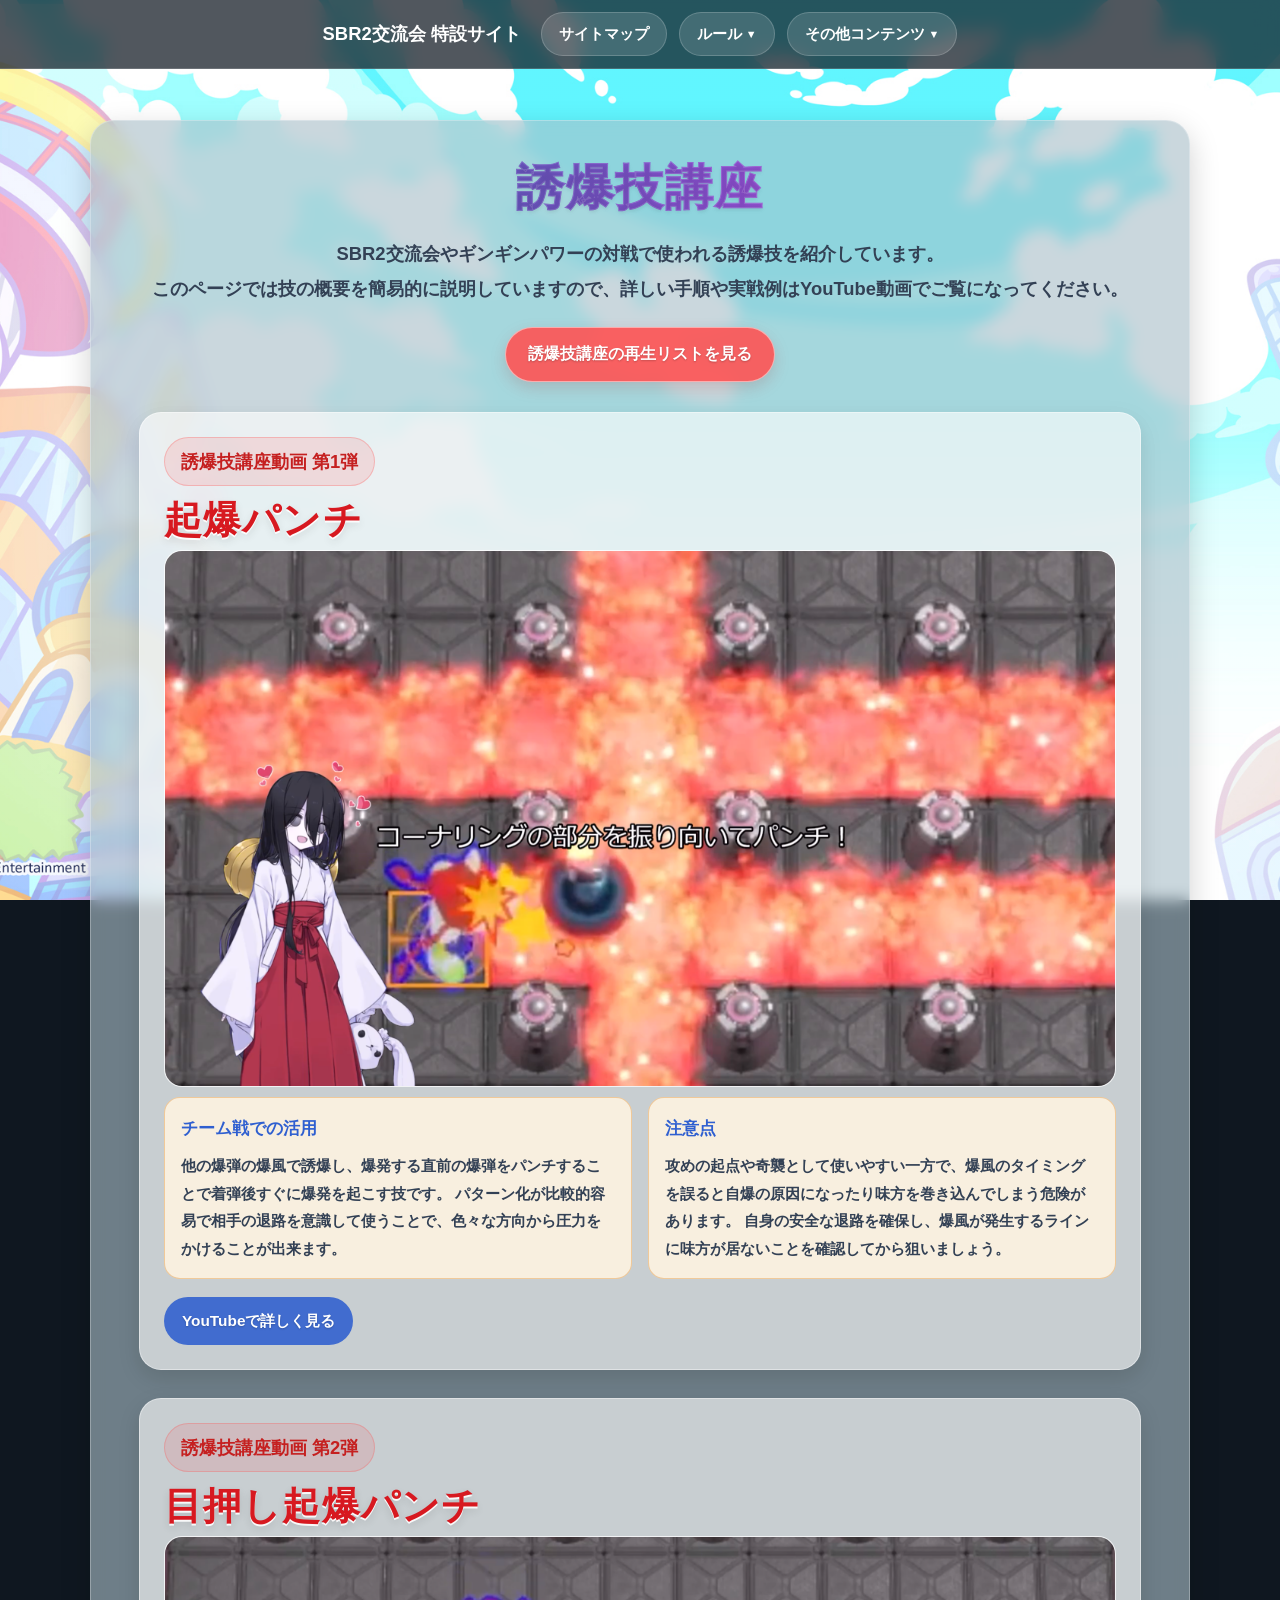
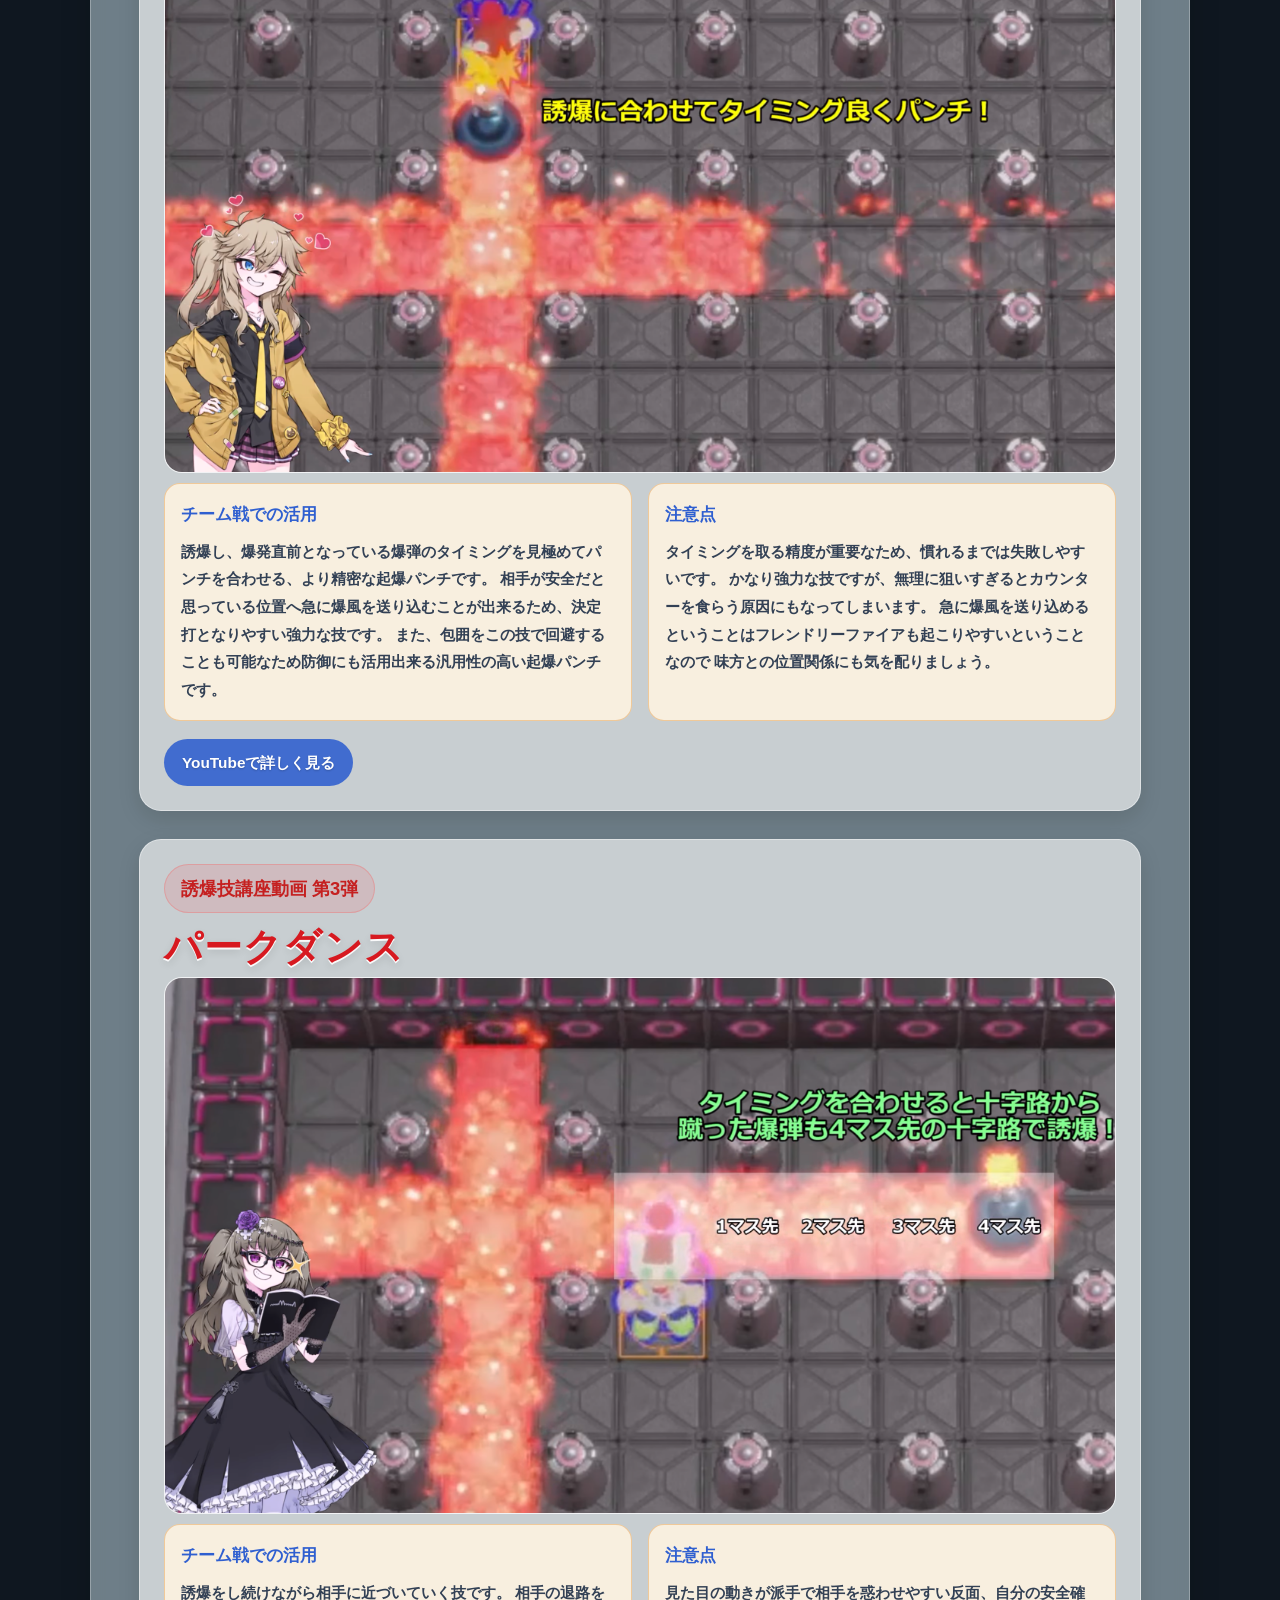
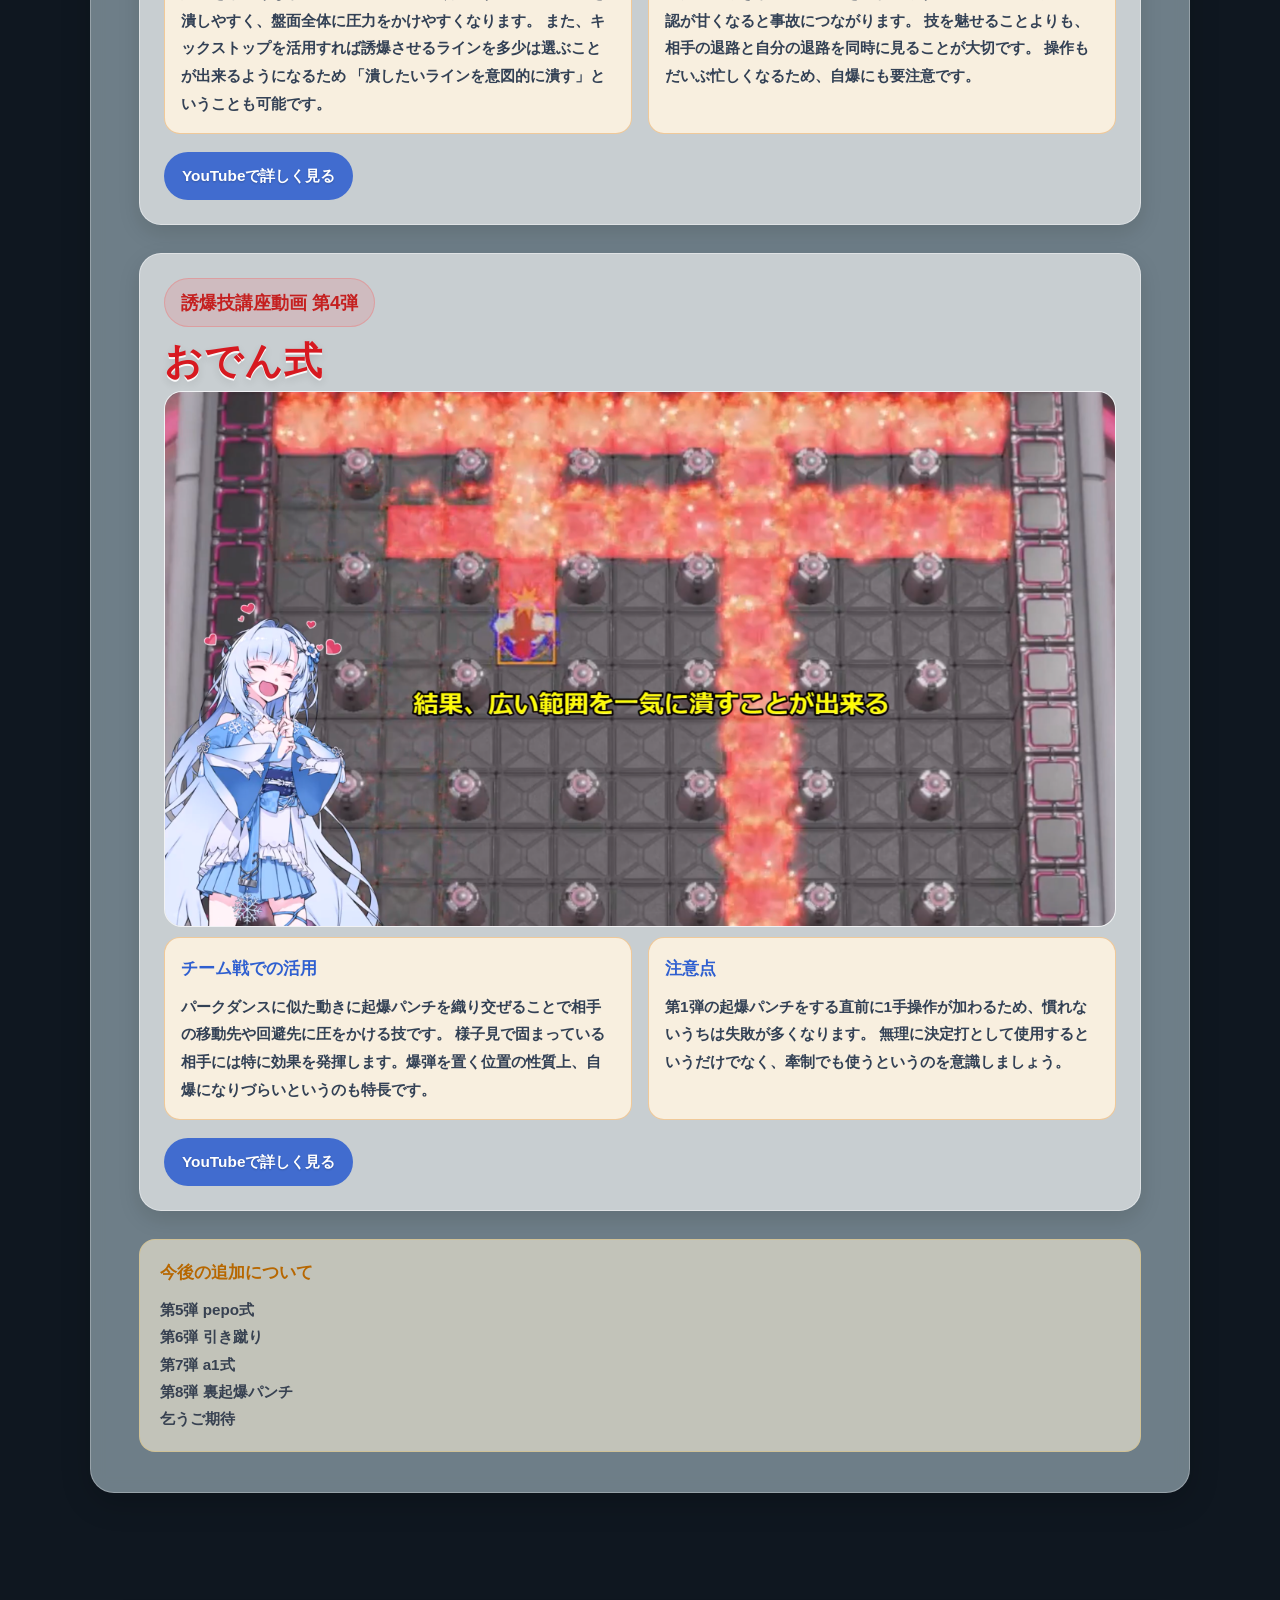
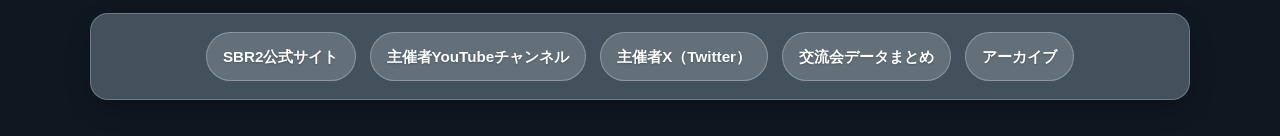
==== commit 19d99d19: "Add feedback page to sitemap" ====
--- a/combo.html
+++ b/combo.html
@@ -18,21 +18,40 @@
 
         <!-- ヘッダー -->
         <header class="site-header">
-            <div class="header-inner">
+            <div class="header-inner header-inner-menu">
                 <div class="site-logo">
                     <a href="index.html">SBR2交流会 特設サイト</a>
                 </div>
-
-                <nav class="header-nav" aria-label="ヘッダーナビゲーション">
-                    <ul class="header-nav-list">
+        
+                <nav class="header-nav header-menu-nav" aria-label="ヘッダーナビゲーション">
+                    <ul class="header-nav-list header-menu-list">
                         <li><a href="sitemap.html">サイトマップ</a></li>
-                        <li><a href="rule.html">交流会ルール</a></li>
-                        <li><a href="pair.html">戦力均衡ペア戦プチ大会</a></li>
-                        <li><a href="devotedmember.html">常連名簿</a></li>
-                        <li><a href="combo.html">誘爆技講座</a></li>
-                        <li><a href="fgplay.html">名場面・珍場面集</a></li>
-                        <li><a href="faq.html">よくある質問(FAQ)</a></li>
-                        <li><a href="search.html">ページ内検索</a></li>
+        
+                        <li class="header-menu-item">
+                            <details class="header-dropdown">
+                                <summary>ルール</summary>
+                                <div class="header-dropdown-panel">
+                                    <a href="rule.html">交流会ルール</a>
+                                    <a href="pair.html">戦力均衡ペア戦プチ大会ルール</a>
+                                </div>
+                            </details>
+                        </li>
+        
+                        <li class="header-menu-item">
+                            <details class="header-dropdown">
+                                <summary>その他コンテンツ</summary>
+                                <div class="header-dropdown-panel">
+                                    <a href="devotedmember.html">常連名簿</a>
+                                    <a href="combo.html">誘爆技講座</a>
+                                    <a href="fgplay.html">名場面・珍場面集</a>
+                                    <a href="faq.html">よくある質問 FAQ</a>
+                                    <a href="search.html">ページ内検索</a>
+                                    <a href="event.html">大会・イベント情報</a>
+                                    <a href="feedback.html">参加者インタビュー</a>
+                                    <a href="glossary.html">用語集</a>
+                                </div>
+                            </details>
+                        </li>
                     </ul>
                 </nav>
             </div>
@@ -60,7 +79,7 @@
                     <div class="combo-video-list">
 
                         <!-- 第1弾 -->
-                        <article class="combo-video-card">
+                        <article id="combo-technique-001" class="combo-video-card">
                             <div class="combo-video-heading">
                                 <p class="combo-video-number">誘爆技講座動画 第1弾</p>
                                 <h2 class="combo-video-title">起爆パンチ</h2>
@@ -95,7 +114,7 @@
                         </article>
 
                         <!-- 第2弾 -->
-                        <article class="combo-video-card">
+                        <article id="combo-technique-002" class="combo-video-card">
                             <div class="combo-video-heading">
                                 <p class="combo-video-number">誘爆技講座動画 第2弾</p>
                                 <h2 class="combo-video-title">目押し起爆パンチ</h2>
@@ -134,7 +153,7 @@
                         </article>
 
                         <!-- 第3弾 -->
-                        <article class="combo-video-card">
+                        <article id="combo-technique-003" class="combo-video-card">
                             <div class="combo-video-heading">
                                 <p class="combo-video-number">誘爆技講座動画 第3弾</p>
                                 <h2 class="combo-video-title">パークダンス</h2>
@@ -173,7 +192,7 @@
                         </article>
 
                         <!-- 第4弾 -->
-                        <article class="combo-video-card">
+                        <article id="combo-technique-004" class="combo-video-card">
                             <div class="combo-video-heading">
                                 <p class="combo-video-number">誘爆技講座動画 第4弾</p>
                                 <h2 class="combo-video-title">おでん式</h2>
@@ -210,7 +229,7 @@
 
                     </div>
 
-                    <div class="combo-note-box">
+                    <div id="combo-technique-future" class="combo-note-box">
                         <p class="combo-note-title">今後の追加について</p>
                         <p class="combo-note-text">
                             第5弾 pepo式<br>
@@ -229,16 +248,47 @@
         <footer class="site-footer">
             <div class="footer-inner">
                 <div class="footer-links">
-                    <a href="https://www.konami.com/games/bomberman/r2/jp/ja/" class="footer-link">SBR2公式サイト</a>
-                    <a href="https://www.youtube.com/user/GuystMarnonce" class="footer-link">主催者YouTubeチャンネル</a>
-                    <a href="https://x.com/Guyst_Marnonce" class="footer-link">主催者X（Twitter）</a>
-                    <a href="https://docs.google.com/spreadsheets/d/1me0O5U3mfCUWeh6bFiSn7yxI5rq0dbSLIO38nxFjFEs/edit?usp=sharing" class="footer-link">交流会データまとめ</a>
-                    <a href="https://www.youtube.com/playlist?list=PL0i5qplbMVFnaj_45A642adiddO8tWUbD" class="footer-link">アーカイブ</a>
+                    <a href="https://www.konami.com/games/bomberman/r2/jp/ja/" class="footer-link" target="_blank">SBR2公式サイト</a>
+                    <a href="https://www.youtube.com/user/GuystMarnonce" class="footer-link" target="_blank">主催者YouTubeチャンネル</a>
+                    <a href="https://x.com/Guyst_Marnonce" class="footer-link" target="_blank">主催者X（Twitter）</a>
+                    <a href="https://docs.google.com/spreadsheets/d/1me0O5U3mfCUWeh6bFiSn7yxI5rq0dbSLIO38nxFjFEs/edit?usp=sharing"
+                        class="footer-link" target="_blank">交流会データまとめ</a>
+                    <a href="https://www.youtube.com/playlist?list=PL0i5qplbMVFnaj_45A642adiddO8tWUbD" class="footer-link"
+                        target="_blank">アーカイブ</a>
                 </div>
             </div>
         </footer>
 
     </div>
+
+    <script>
+        const headerDropdowns = document.querySelectorAll('.header-dropdown');
+
+        headerDropdowns.forEach((dropdown) => {
+            dropdown.addEventListener('toggle', () => {
+                if (!dropdown.open) return;
+
+                headerDropdowns.forEach((otherDropdown) => {
+                    if (otherDropdown !== dropdown) {
+                        otherDropdown.open = false;
+                    }
+                });
+            });
+        });
+
+        document.addEventListener('click', (event) => {
+            const clickedInsideDropdown = event.target.closest('.header-dropdown');
+
+            if (clickedInsideDropdown) {
+                return;
+            }
+
+            headerDropdowns.forEach((dropdown) => {
+                dropdown.open = false;
+            });
+        });
+    </script>
+
 </body>
 
 </html>
--- a/style.css
+++ b/style.css
@@ -1834,4 +1834,2143 @@
 .pair-emphasis-red {
     color: #d93030;
     font-weight: 900;
+}
+
+
+
+/* =========================
+   準備中ページ
+   devotedmember.html / fgplay.html / search.html
+========================= */
+.coming-soon-main {
+    padding-bottom: 80px;
+}
+
+.coming-soon-section {
+    margin-bottom: 40px;
+}
+
+.coming-soon-box {
+    min-height: 360px;
+    padding: 56px 32px;
+    display: flex;
+    align-items: center;
+    justify-content: center;
+    text-align: center;
+}
+
+.coming-soon-title {
+    margin: 0;
+    color: #4d55d8;
+    font-size: clamp(2.4rem, 6vw, 5rem);
+    font-weight: 900;
+    line-height: 1.3;
+    letter-spacing: 0.04em;
+    text-shadow: 0 4px 12px rgba(77, 85, 216, 0.20);
+}
+
+/* =========================
+   準備中ページ スマホ
+========================= */
+@media (max-width: 600px) {
+    .coming-soon-box {
+        min-height: 280px;
+        padding: 42px 18px;
+    }
+
+    .coming-soon-title {
+        font-size: clamp(2rem, 12vw, 3.4rem);
+        line-height: 1.35;
+    }
+}
+
+
+/* =========================
+   サイトマップ 自分自身項目の小ネタ
+========================= */
+.sitemap-self-item {
+    border: 1px solid rgba(77, 85, 216, 0.30);
+    background: rgba(245, 249, 255, 0.66);
+}
+
+.sitemap-self-item:hover {
+    background: rgba(232, 242, 255, 0.88);
+}
+
+.sitemap-self-item.is-pushed {
+    animation: sitemapSelfPush 0.22s ease;
+}
+
+@keyframes sitemapSelfPush {
+    0% {
+        transform: translateX(0);
+    }
+
+    30% {
+        transform: translateX(-4px);
+    }
+
+    60% {
+        transform: translateX(4px);
+    }
+
+    100% {
+        transform: translateX(0);
+    }
+}
+
+/* =========================
+   サイトマップ 自分自身項目の隙間調整
+========================= */
+
+/* サイトマップ自身のカードだけ、下に1px線が出ないようにする */
+.sitemap-self-item {
+    border: none;
+    margin-bottom: 0;
+}
+
+/* サイトマップ自身の直後にあるトップページ項目の上線を消す */
+.sitemap-self-item+.sitemap-item {
+    border-top: none;
+    margin-top: 0;
+}
+
+/* 念のため、サイトマップ一覧そのものに余計な隙間を作らない */
+.sitemap-list {
+    gap: 0;
+}
+
+
+/* =========================
+   常連名簿ページ
+========================= */
+.member-main {
+    padding-bottom: 80px;
+}
+
+.member-section {
+    margin-bottom: 40px;
+}
+
+.member-box {
+    padding: 36px 48px 44px;
+}
+
+.member-title {
+    text-align: center;
+    margin-bottom: 18px;
+}
+
+.member-lead {
+    margin: 0 0 28px;
+    padding: 18px 22px;
+    border-radius: 18px;
+    background: rgba(255, 255, 255, 0.58);
+    border: 1px solid rgba(255, 255, 255, 0.42);
+    color: #334155;
+    font-size: 1rem;
+    font-weight: 800;
+    line-height: 1.85;
+    text-align: center;
+}
+
+.member-list {
+    display: flex;
+    flex-direction: column;
+    gap: 18px;
+}
+
+/* PC：横長カード */
+.member-card {
+    display: grid;
+    grid-template-columns: 210px minmax(0, 1fr) minmax(260px, 0.9fr);
+    gap: 22px;
+    align-items: stretch;
+    padding: 24px;
+    border-radius: 22px;
+    background: rgba(255, 255, 255, 0.66);
+    border: 1px solid rgba(255, 255, 255, 0.48);
+    box-shadow: 0 8px 22px rgba(0, 0, 0, 0.10);
+}
+
+.member-name-area {
+    display: flex;
+    flex-direction: column;
+    justify-content: center;
+    min-width: 0;
+}
+
+.member-name {
+    margin: 0 0 12px;
+    color: #2f5fd0;
+    font-size: 1.7rem;
+    font-weight: 900;
+    line-height: 1.3;
+    word-break: keep-all;
+    overflow-wrap: anywhere;
+}
+
+.member-title-badge {
+    display: inline-block;
+    width: fit-content;
+    max-width: 100%;
+    margin: 0;
+    padding: 6px 14px;
+    border-radius: 999px;
+    font-size: 0.88rem;
+    font-weight: 900;
+    line-height: 1.4;
+    overflow-wrap: anywhere;
+}
+
+/* =========================
+   常連名簿 二つ名バッジ 色セット
+   しっかりグラデ版
+========================= */
+
+/* 白：白ボン風 */
+.badge-white {
+    color: #26384f;
+    background: linear-gradient(135deg, #ffffff 0%, #eef6ff 48%, #d7e6ff 100%);
+    border: 1px solid rgba(120, 150, 190, 0.52);
+}
+
+/* 黒：黒ボン風。真っ黒すぎないようにグレー差を強める */
+.badge-black {
+    color: #ffffff;
+    background: linear-gradient(135deg, #7c8798 0%, #475569 48%, #1f2937 100%);
+    border: 1px solid rgba(90, 105, 130, 0.78);
+}
+
+/* 青：青ボン風 */
+.badge-blue {
+    color: #123b9f;
+    background: linear-gradient(135deg, #f2f7ff 0%, #bcd5ff 48%, #7da8ff 100%);
+    border: 1px solid rgba(60, 105, 200, 0.58);
+}
+
+/* 水：水ボン風 */
+.badge-aqua {
+    color: #005c6b;
+    background: linear-gradient(135deg, #f0fdff 0%, #a9eef7 48%, #63d8e8 100%);
+    border: 1px solid rgba(40, 160, 185, 0.58);
+}
+
+/* 緑：緑ボン風 */
+.badge-green {
+    color: #145f3b;
+    background: linear-gradient(135deg, #f0fff6 0%, #b9f0cf 48%, #72d79d 100%);
+    border: 1px solid rgba(50, 150, 95, 0.58);
+}
+
+/* 黄：黄ボン風 */
+.badge-yellow {
+    color: #754700;
+    background: linear-gradient(135deg, #fffde8 0%, #ffe47f 48%, #ffc83d 100%);
+    border: 1px solid rgba(200, 145, 20, 0.62);
+}
+
+/* 橙：オレンジ系 */
+.badge-orange {
+    color: #813900;
+    background: linear-gradient(135deg, #fff5e8 0%, #ffc986 48%, #ff9f43 100%);
+    border: 1px solid rgba(210, 120, 30, 0.60);
+}
+
+/* 赤：赤ボン風 */
+.badge-red {
+    color: #951b1b;
+    background: linear-gradient(135deg, #fff0f0 0%, #ffb7b7 48%, #ff7a7a 100%);
+    border: 1px solid rgba(200, 70, 70, 0.60);
+}
+
+/* 桃：ピンクボン風 */
+.badge-pink {
+    color: #9d245e;
+    background: linear-gradient(135deg, #fff0f7 0%, #ffc2dd 48%, #ff86bd 100%);
+    border: 1px solid rgba(210, 80, 140, 0.60);
+}
+
+/* 紫：紫系 */
+.badge-purple {
+    color: #4f2fa3;
+    background: linear-gradient(135deg, #f5f0ff 0%, #d7c3ff 48%, #aa89ff 100%);
+    border: 1px solid rgba(120, 85, 200, 0.60);
+}
+
+/* 灰：二つ名募集中・掲載準備中向け */
+.badge-gray {
+    color: #475569;
+    background: linear-gradient(135deg, #ffffff 0%, #e2e8f0 48%, #cbd5e1 100%);
+    border: 1px solid rgba(120, 135, 155, 0.58);
+}
+
+.member-info-area {
+    min-width: 0;
+}
+
+.member-info-list {
+    display: flex;
+    flex-direction: column;
+    gap: 8px;
+    margin: 0;
+}
+
+.member-info-row {
+    display: grid;
+    grid-template-columns: 150px minmax(0, 1fr);
+    gap: 10px;
+    align-items: center;
+    padding: 8px 10px;
+    border-radius: 12px;
+    background: rgba(245, 249, 255, 0.70);
+    border: 1px solid rgba(150, 170, 230, 0.20);
+}
+
+.member-info-row dt {
+    margin: 0;
+    color: #2f5fd0;
+    font-size: 0.9rem;
+    font-weight: 900;
+    line-height: 1.5;
+}
+
+.member-info-row dd {
+    margin: 0;
+    color: #334155;
+    font-size: 0.92rem;
+    font-weight: 800;
+    line-height: 1.6;
+    overflow-wrap: anywhere;
+}
+
+.member-comment-area {
+    min-width: 0;
+    padding: 16px 18px;
+    border-radius: 16px;
+    background: rgba(232, 242, 255, 0.64);
+    border: 1px solid rgba(121, 162, 255, 0.28);
+}
+
+.member-comment-title {
+    margin: 0 0 10px;
+    color: #2f5fd0;
+    font-size: 1rem;
+    font-weight: 900;
+    line-height: 1.5;
+}
+
+.member-comment-text {
+    margin: 0;
+    color: #334155;
+    font-size: 0.94rem;
+    font-weight: 750;
+    line-height: 1.85;
+}
+
+/* =========================
+   常連名簿ページ タブレット
+========================= */
+@media (max-width: 1100px) {
+    .member-box {
+        padding: 32px 28px 36px;
+    }
+
+    .member-card {
+        grid-template-columns: 180px minmax(0, 1fr);
+    }
+
+    .member-comment-area {
+        grid-column: 1 / -1;
+    }
+}
+
+/* =========================
+   常連名簿ページ スマホ
+========================= */
+@media (max-width: 600px) {
+    .member-box {
+        padding: 24px 16px 26px;
+    }
+
+    .member-title {
+        margin-bottom: 12px;
+    }
+
+    .member-lead {
+        margin-bottom: 20px;
+        padding: 16px 14px;
+        font-size: 0.9rem;
+        line-height: 1.8;
+        text-align: left;
+    }
+
+    /* スマホ：縦積みカード */
+    .member-card {
+        grid-template-columns: 1fr;
+        gap: 16px;
+        padding: 18px 14px;
+        border-radius: 18px;
+    }
+
+    .member-name-area {
+        align-items: flex-start;
+    }
+
+    .member-name {
+        margin-bottom: 8px;
+        font-size: 1.35rem;
+        line-height: 1.35;
+    }
+
+    .member-title-badge {
+        font-size: 0.82rem;
+        padding: 5px 12px;
+    }
+
+    .member-info-list {
+        gap: 7px;
+    }
+
+    .member-info-row {
+        grid-template-columns: 1fr;
+        gap: 3px;
+        padding: 10px 12px;
+    }
+
+    .member-info-row dt {
+        font-size: 0.84rem;
+    }
+
+    .member-info-row dd {
+        font-size: 0.88rem;
+        line-height: 1.65;
+    }
+
+    .member-comment-area {
+        padding: 14px;
+        border-radius: 14px;
+    }
+
+    .member-comment-title {
+        font-size: 0.94rem;
+    }
+
+    .member-comment-text {
+        font-size: 0.88rem;
+        line-height: 1.75;
+    }
+}
+
+/* =========================
+   常連名簿：中くらいの画面でも縦積みにする
+========================= */
+@media (max-width: 1100px) {
+    .member-card {
+        grid-template-columns: 1fr;
+        gap: 18px;
+    }
+
+    .member-name-area {
+        align-items: flex-start;
+    }
+
+    .member-comment-area {
+        grid-column: auto;
+    }
+}
+
+/* =========================
+   常連名簿 カラーテーマC
+   ゲーミングポップ
+========================= */
+.member-card {
+    position: relative;
+    overflow: hidden;
+    background:
+        linear-gradient(135deg,
+            rgba(232, 242, 255, 0.88) 0%,
+            rgba(255, 235, 244, 0.76) 45%,
+            rgba(255, 248, 224, 0.78) 100%);
+    border: 2px solid rgba(120, 150, 220, 0.36);
+    box-shadow:
+        0 10px 24px rgba(60, 90, 160, 0.16),
+        inset 0 0 0 1px rgba(255, 255, 255, 0.42);
+}
+
+.member-card::before {
+    content: "";
+    position: absolute;
+    inset: 0 auto 0 0;
+    width: 12px;
+    background: linear-gradient(180deg, #5f70e8, #46d6e8, #f28bb6, #ffd36a);
+}
+
+.member-name {
+    color: #2f5fd0;
+    text-shadow:
+        0 2px 0 rgba(255, 255, 255, 0.82),
+        0 4px 10px rgba(60, 90, 180, 0.18);
+}
+
+.member-title-badge {
+    box-shadow: 0 4px 10px rgba(80, 100, 180, 0.18);
+}
+
+.member-info-row {
+    background: rgba(255, 255, 255, 0.74);
+    border: 1px solid rgba(120, 150, 220, 0.28);
+    box-shadow: 0 3px 8px rgba(70, 100, 180, 0.07);
+}
+
+.member-info-row dt {
+    display: inline-flex;
+    align-items: center;
+    justify-content: center;
+    min-height: 100%;
+    padding: 6px 10px;
+    border-radius: 999px;
+    color: #ffffff;
+    background: linear-gradient(135deg, #5f70e8, #46a8e8);
+    font-size: 0.86rem;
+}
+
+.member-info-row dd {
+    color: #26384f;
+}
+
+.member-comment-area {
+    background:
+        linear-gradient(135deg,
+            rgba(255, 255, 255, 0.76),
+            rgba(232, 242, 255, 0.70),
+            rgba(255, 235, 244, 0.62));
+    border: 1px solid rgba(120, 150, 220, 0.34);
+    box-shadow: inset 0 0 0 1px rgba(255, 255, 255, 0.38);
+}
+
+.member-comment-title {
+    color: #4d55d8;
+}
+
+.member-comment-title::before {
+    content: "💬";
+    margin-right: 6px;
+}
+
+@media (max-width: 600px) {
+    .member-card::before {
+        width: 8px;
+    }
+
+    .member-card {
+        padding-left: 20px;
+    }
+
+    .member-info-row dt {
+        width: fit-content;
+        min-height: auto;
+    }
+}
+
+/* =========================
+   サイトマップ カード間の点線を消す
+========================= */
+.sitemap-item {
+    border-top: none;
+}
+
+/* =========================
+   サイトマップ カード間を余白で区切る
+========================= */
+.sitemap-item {
+    border-top: none;
+    margin-bottom: 4px;
+}
+
+.sitemap-item:last-child {
+    margin-bottom: 0;
+}
+
+
+
+/* =========================
+   用語集ページ
+========================= */
+.glossary-main {
+    padding-bottom: 80px;
+}
+
+.glossary-section {
+    margin-bottom: 40px;
+}
+
+.glossary-box {
+    padding: 48px 48px 44px;
+}
+
+/* タイトル */
+.glossary-title {
+    display: block;
+    width: 100%;
+    margin: 0px auto 28px;
+    padding: 0;
+    text-align: center;
+}
+
+/* 説明文ボックス */
+.glossary-lead-box {
+    max-width: 940px;
+    margin: 0 auto 24px;
+    padding: 22px 28px;
+    border-radius: 20px;
+    background:
+        linear-gradient(135deg,
+            rgba(245, 249, 255, 0.92),
+            rgba(232, 248, 255, 0.86));
+    border: 1px solid rgba(180, 205, 245, 0.62);
+    box-shadow:
+        0 8px 20px rgba(60, 90, 140, 0.10),
+        inset 0 0 0 1px rgba(255, 255, 255, 0.55);
+}
+
+.glossary-lead-text {
+    margin: 0;
+    color: #26384f;
+    font-size: 1.02rem;
+    font-weight: 850;
+    line-height: 1.9;
+    text-align: center;
+}
+
+.glossary-lead-text+.glossary-lead-text {
+    margin-top: 8px;
+}
+
+.glossary-lead-warning {
+    color: #7547c6;
+    font-weight: 950;
+}
+
+/* 更新メモ */
+.glossary-update-note {
+    margin: 0 0 32px;
+    color: #52677f;
+    font-size: 0.96rem;
+    font-weight: 850;
+    line-height: 1.7;
+    text-align: center;
+}
+
+/* 用語カード一覧 */
+.glossary-list {
+    display: flex;
+    flex-direction: column;
+    gap: 16px;
+}
+
+/* 1用語カード */
+.glossary-card {
+    position: relative;
+    overflow: hidden;
+    padding: 24px 28px;
+    border-radius: 20px;
+    background:
+        linear-gradient(135deg,
+            rgba(255, 255, 255, 0.72),
+            rgba(232, 242, 255, 0.66),
+            rgba(255, 255, 255, 0.70));
+    border: 1px solid rgba(150, 180, 235, 0.36);
+    box-shadow:
+        0 8px 22px rgba(0, 0, 0, 0.10),
+        inset 0 0 0 1px rgba(255, 255, 255, 0.46);
+}
+
+.glossary-card::before {
+    content: "";
+    position: absolute;
+    inset: 0 auto 0 0;
+    width: 8px;
+    background: linear-gradient(180deg, #5f70e8, #46d6e8, #a783ff);
+}
+
+/* カード内の行 */
+.glossary-row {
+    display: grid;
+    grid-template-columns: 140px minmax(0, 1fr);
+    gap: 20px;
+    align-items: start;
+    padding: 10px 0;
+}
+
+.glossary-row+.glossary-row {
+    border-top: 1px dashed rgba(86, 130, 214, 0.24);
+}
+
+.glossary-term-row {
+    padding-top: 0;
+    align-items: center;
+}
+
+.glossary-summary-row {
+    padding-bottom: 0;
+}
+
+/* 用語 / 読み方 / 概要 */
+.glossary-label {
+    display: inline-flex;
+    align-items: center;
+    justify-content: center;
+    width: 108px;
+    max-width: 100%;
+    padding: 7px 12px;
+    border-radius: 999px;
+    color: #6547c8;
+    background: rgba(243, 235, 255, 0.88);
+    border: 1px solid rgba(150, 120, 220, 0.16);
+    font-size: 0.92rem;
+    font-weight: 950;
+    line-height: 1.2;
+}
+
+/* 用語名 */
+.glossary-term {
+    margin: 0;
+    color: #26384f;
+    font-size: clamp(1.45rem, 2.6vw, 2.15rem);
+    font-weight: 950;
+    line-height: 1.35;
+    letter-spacing: 0.03em;
+    overflow-wrap: anywhere;
+}
+
+/* 読み方 */
+.glossary-reading {
+    margin: 0;
+    color: #26384f;
+    font-size: 1.02rem;
+    font-weight: 850;
+    line-height: 1.75;
+    overflow-wrap: anywhere;
+}
+
+/* 概要 */
+.glossary-summary {
+    margin: 0;
+    color: #334155;
+    font-size: 0.98rem;
+    font-weight: 750;
+    line-height: 1.85;
+    overflow-wrap: anywhere;
+}
+
+.glossary-summary strong {
+    color: #d93030;
+    font-weight: 950;
+}
+
+/* 用語名リンク */
+.glossary-term-link {
+    color: #2f5fd0;
+    text-decoration: none;
+    border-bottom: 2px solid rgba(47, 95, 208, 0.28);
+}
+
+.glossary-term-link:hover {
+    color: #7b49d8;
+    border-bottom-color: rgba(123, 73, 216, 0.65);
+}
+
+/* Excelの色付き再現用 */
+.glossary-red {
+    color: #d93030;
+    font-weight: 950;
+}
+
+.glossary-blue {
+    color: #2f5fd0;
+    font-weight: 950;
+}
+
+.glossary-purple {
+    color: #7b49d8;
+    font-weight: 950;
+}
+
+.glossary-green {
+    color: #27845d;
+    font-weight: 950;
+}
+
+.glossary-yellow-marker {
+    background: linear-gradient(transparent 58%, rgba(255, 229, 110, 0.72) 58%);
+    font-weight: 950;
+}
+
+.glossary-sp-br {
+    display: none;
+}
+
+/* =========================
+   用語集ページ タブレット
+========================= */
+@media (max-width: 1100px) {
+    .glossary-box {
+        padding: 36px 28px 36px;
+    }
+
+    .glossary-row {
+        grid-template-columns: 120px minmax(0, 1fr);
+        gap: 16px;
+    }
+
+    .glossary-label {
+        width: 96px;
+    }
+}
+
+/* =========================
+   用語集ページ スマホ
+========================= */
+@media (max-width: 600px) {
+    .glossary-box {
+        padding: 28px 16px 28px;
+    }
+
+    .glossary-title {
+        margin: 12px auto 20px;
+    }
+
+    .glossary-lead-box {
+        padding: 16px 14px;
+        border-radius: 16px;
+        margin-bottom: 18px;
+    }
+
+    .glossary-lead-text {
+        text-align: left;
+        font-size: 0.9rem;
+        line-height: 1.8;
+    }
+
+    .glossary-update-note {
+        margin-bottom: 22px;
+        text-align: left;
+        font-size: 0.84rem;
+    }
+
+    .glossary-list {
+        gap: 14px;
+    }
+
+    .glossary-card {
+        padding: 18px 14px 18px 20px;
+        border-radius: 18px;
+    }
+
+    .glossary-card::before {
+        width: 6px;
+    }
+
+    .glossary-row {
+        grid-template-columns: 1fr;
+        gap: 8px;
+        padding: 12px 0;
+    }
+
+    .glossary-label {
+        width: fit-content;
+        min-width: 78px;
+        padding: 6px 11px;
+        font-size: 0.84rem;
+    }
+
+    .glossary-term {
+        font-size: 1.32rem;
+    }
+
+    .glossary-reading,
+    .glossary-summary {
+        font-size: 0.88rem;
+        line-height: 1.78;
+    }
+
+    .glossary-sp-br {
+        display: inline;
+    }
+}
+
+
+/* =========================
+   大会・イベント情報ページ
+========================= */
+.event-main {
+    padding-bottom: 80px;
+}
+
+.event-section {
+    margin-bottom: 40px;
+}
+
+.event-box {
+    padding: 48px 48px 44px;
+}
+
+/* タイトル */
+.event-title {
+    display: block;
+    width: 100%;
+    margin: 0 auto 28px;
+    padding: 0;
+    text-align: center;
+}
+
+/* 説明文 */
+.event-lead-box {
+    max-width: 980px;
+    margin: 0 auto 20px;
+    padding: 22px 28px;
+    border-radius: 20px;
+    background:
+        linear-gradient(135deg,
+            rgba(245, 249, 255, 0.92),
+            rgba(232, 248, 255, 0.86));
+    border: 1px solid rgba(180, 205, 245, 0.62);
+    box-shadow:
+        0 8px 20px rgba(60, 90, 140, 0.10),
+        inset 0 0 0 1px rgba(255, 255, 255, 0.55);
+}
+
+.event-lead-text {
+    margin: 0;
+    color: #26384f;
+    font-size: 0.98rem;
+    font-weight: 800;
+    line-height: 1.9;
+}
+
+/* 最終更新日・凡例 */
+.event-meta-box {
+    display: flex;
+    flex-wrap: wrap;
+    align-items: center;
+    justify-content: space-between;
+    gap: 12px;
+    max-width: 980px;
+    margin: 0 auto 30px;
+    padding: 14px 18px;
+    border-radius: 18px;
+    background: rgba(255, 255, 255, 0.56);
+    border: 1px solid rgba(255, 255, 255, 0.42);
+}
+
+.event-meta-text {
+    margin: 0;
+    color: #334155;
+    font-size: 0.96rem;
+    font-weight: 850;
+}
+
+.event-meta-text strong {
+    color: #2f5fd0;
+    font-weight: 950;
+}
+
+.event-legend {
+    display: flex;
+    flex-wrap: wrap;
+    gap: 8px;
+}
+
+.event-legend-item {
+    display: inline-flex;
+    align-items: center;
+    justify-content: center;
+    padding: 7px 12px;
+    border-radius: 999px;
+    color: #334155;
+    font-size: 0.86rem;
+    font-weight: 900;
+    line-height: 1.2;
+    border: 1px solid rgba(120, 150, 120, 0.20);
+}
+
+.event-legend-offline {
+    background: rgba(217, 234, 211, 0.92);
+}
+
+.event-legend-ongoing {
+    background: rgba(255, 226, 184, 0.92);
+}
+
+/* セクション */
+.event-list-section {
+    margin-bottom: 28px;
+}
+
+.event-section-title {
+    margin: 0 0 18px;
+    color: #4d55d8;
+    font-size: 1.55rem;
+    font-weight: 950;
+    line-height: 1.4;
+    text-align: center;
+    text-shadow: 0 2px 0 rgba(255, 255, 255, 0.65);
+}
+
+.event-list {
+    display: flex;
+    flex-direction: column;
+    gap: 16px;
+}
+
+/* イベントカード */
+.event-card {
+    position: relative;
+    overflow: hidden;
+    padding: 24px 26px;
+    border-radius: 20px;
+    background:
+        linear-gradient(135deg,
+            rgba(255, 255, 255, 0.72),
+            rgba(232, 242, 255, 0.66),
+            rgba(255, 255, 255, 0.70));
+    border: 1px solid rgba(150, 180, 235, 0.36);
+    box-shadow:
+        0 8px 22px rgba(0, 0, 0, 0.10),
+        inset 0 0 0 1px rgba(255, 255, 255, 0.46);
+}
+
+.event-card::before {
+    content: "";
+    position: absolute;
+    inset: 0 auto 0 0;
+    width: 8px;
+    background: linear-gradient(180deg, #5f70e8, #46d6e8, #a783ff);
+}
+
+/* オフラインイベント：薄抹茶色 */
+.event-card-offline {
+    background:
+        linear-gradient(135deg,
+            rgba(217, 234, 211, 0.88),
+            rgba(240, 249, 235, 0.78),
+            rgba(255, 255, 255, 0.72));
+    border-color: rgba(114, 155, 98, 0.36);
+}
+
+.event-card-offline::before {
+    background: linear-gradient(180deg, #7db36f, #b7d98a, #e2f2c5);
+}
+
+/* 開催中イベント：薄いオレンジ色 */
+.event-card-ongoing {
+    background:
+        linear-gradient(135deg,
+            rgba(255, 226, 184, 0.92),
+            rgba(255, 243, 220, 0.82),
+            rgba(255, 255, 255, 0.74));
+    border-color: rgba(220, 142, 68, 0.36);
+}
+
+.event-card-ongoing::before {
+    background: linear-gradient(180deg, #f0a05f, #ffd36a, #fff0bd);
+}
+
+.event-card-heading {
+    display: flex;
+    align-items: flex-start;
+    justify-content: space-between;
+    gap: 14px;
+    margin-bottom: 16px;
+}
+
+.event-card-title {
+    margin: 0;
+    color: #26384f;
+    font-size: clamp(1.35rem, 2.5vw, 2rem);
+    font-weight: 950;
+    line-height: 1.35;
+    letter-spacing: 0.03em;
+    overflow-wrap: anywhere;
+}
+
+.event-status-badge {
+    flex: 0 0 auto;
+    display: inline-flex;
+    align-items: center;
+    justify-content: center;
+    padding: 7px 12px;
+    border-radius: 999px;
+    color: #334155;
+    font-size: 0.82rem;
+    font-weight: 950;
+    line-height: 1.2;
+    white-space: nowrap;
+}
+
+.event-status-offline {
+    background: rgba(217, 234, 211, 0.98);
+    border: 1px solid rgba(114, 155, 98, 0.38);
+}
+
+.event-status-ongoing {
+    background: rgba(255, 226, 184, 0.98);
+    border: 1px solid rgba(220, 142, 68, 0.38);
+}
+
+/* イベント情報 */
+.event-info-list {
+    display: flex;
+    flex-direction: column;
+    gap: 10px;
+    margin: 0;
+}
+
+.event-info-row {
+    display: grid;
+    grid-template-columns: 150px minmax(0, 1fr);
+    gap: 12px;
+    align-items: stretch;
+    padding: 10px 12px;
+    border-radius: 14px;
+    background: rgba(255, 255, 255, 0.68);
+    border: 1px solid rgba(150, 170, 230, 0.24);
+}
+
+.event-info-row dt {
+    display: inline-flex;
+    align-items: center;
+    justify-content: center;
+    margin: 0;
+    padding: 8px 12px;
+    border-radius: 999px;
+    color: #ffffff;
+    background: linear-gradient(135deg, #5f70e8, #46a8e8);
+    font-size: 0.88rem;
+    font-weight: 950;
+    line-height: 1.35;
+    text-align: center;
+}
+
+.event-info-row dd {
+    display: flex;
+    align-items: center;
+    margin: 0;
+    color: #334155;
+    font-size: 0.94rem;
+    font-weight: 800;
+    line-height: 1.75;
+    overflow-wrap: anywhere;
+}
+
+/* 過去イベント折りたたみ */
+.event-past-details {
+    margin-top: 30px;
+}
+
+.event-past-summary {
+    list-style: none;
+    cursor: pointer;
+    display: flex;
+    flex-wrap: wrap;
+    align-items: center;
+    justify-content: center;
+    gap: 10px;
+    padding: 18px 22px;
+    border-radius: 20px;
+    background:
+        linear-gradient(135deg,
+            rgba(232, 242, 255, 0.86),
+            rgba(255, 235, 244, 0.72));
+    border: 1px solid rgba(120, 150, 220, 0.34);
+    color: #334155;
+    box-shadow: 0 8px 22px rgba(60, 90, 160, 0.12);
+}
+
+.event-past-summary::-webkit-details-marker {
+    display: none;
+}
+
+.event-past-summary::before {
+    content: "＋";
+    display: inline-flex;
+    align-items: center;
+    justify-content: center;
+    width: 30px;
+    height: 30px;
+    border-radius: 999px;
+    color: #ffffff;
+    background: linear-gradient(135deg, #5f70e8, #46a8e8);
+    font-size: 1.2rem;
+    font-weight: 950;
+    line-height: 1;
+}
+
+.event-past-details[open] .event-past-summary::before {
+    content: "－";
+}
+
+.event-past-summary-main {
+    color: #4d55d8;
+    font-size: 1.35rem;
+    font-weight: 950;
+    line-height: 1.35;
+}
+
+.event-past-summary-sub {
+    color: #52677f;
+    font-size: 0.9rem;
+    font-weight: 850;
+}
+
+.event-past-list {
+    margin-top: 18px;
+}
+
+/* =========================
+   大会・イベント情報ページ タブレット
+========================= */
+@media (max-width: 1100px) {
+    .event-box {
+        padding: 36px 28px 36px;
+    }
+
+    .event-info-row {
+        grid-template-columns: 128px minmax(0, 1fr);
+    }
+}
+
+/* =========================
+   大会・イベント情報ページ スマホ
+========================= */
+@media (max-width: 600px) {
+    .event-box {
+        padding: 28px 16px 28px;
+    }
+
+    .event-title {
+        margin: 12px auto 20px;
+    }
+
+    .event-lead-box {
+        padding: 16px 14px;
+        border-radius: 16px;
+    }
+
+    .event-lead-text {
+        font-size: 0.88rem;
+        line-height: 1.8;
+    }
+
+    .event-meta-box {
+        align-items: stretch;
+        margin-bottom: 24px;
+        padding: 14px;
+        border-radius: 16px;
+    }
+
+    .event-meta-text {
+        font-size: 0.88rem;
+    }
+
+    .event-legend {
+        flex-direction: column;
+        align-items: stretch;
+    }
+
+    .event-legend-item {
+        width: 100%;
+    }
+
+    .event-section-title {
+        font-size: 1.22rem;
+        text-align: left;
+    }
+
+    .event-list {
+        gap: 14px;
+    }
+
+    .event-card {
+        padding: 18px 14px 18px 20px;
+        border-radius: 18px;
+    }
+
+    .event-card::before {
+        width: 6px;
+    }
+
+    .event-card-heading {
+        flex-direction: column;
+        gap: 8px;
+    }
+
+    .event-card-title {
+        font-size: 1.28rem;
+    }
+
+    .event-info-row {
+        grid-template-columns: 1fr;
+        gap: 6px;
+        padding: 10px;
+    }
+
+    .event-info-row dt {
+        width: fit-content;
+        padding: 6px 11px;
+        font-size: 0.84rem;
+    }
+
+    .event-info-row dd {
+        font-size: 0.88rem;
+        line-height: 1.72;
+    }
+
+    .event-past-summary {
+        justify-content: flex-start;
+        padding: 16px 14px;
+    }
+
+    .event-past-summary-main {
+        font-size: 1.08rem;
+    }
+
+    .event-past-summary-sub {
+        width: 100%;
+        padding-left: 40px;
+        font-size: 0.82rem;
+    }
+}
+
+
+/* =========================
+   大会・イベント情報ページ 追加調整
+   - リンクを通常テキストリンク表示へ変更
+   - URLリンクはHTML側でURL文字列を直接表示
+   - PC横長時のラベル肥大化を防止
+========================= */
+.event-info-row {
+    align-items: start;
+}
+
+.event-info-row dt {
+    align-self: start;
+    min-height: 0;
+    height: auto;
+}
+
+.event-info-row dd {
+    display: block;
+    align-items: initial;
+    min-width: 0;
+}
+
+.event-info-link {
+    display: inline;
+    width: auto;
+    max-width: none;
+    padding: 0;
+    border-radius: 0;
+    color: #2f5fd0;
+    background: transparent;
+    border: none;
+    box-shadow: none;
+    font-weight: 900;
+    line-height: inherit;
+    text-decoration: underline;
+    text-decoration-thickness: 1.5px;
+    text-underline-offset: 3px;
+    overflow-wrap: anywhere;
+    word-break: break-word;
+    transition: color 0.2s ease, opacity 0.2s ease;
+}
+
+.event-info-link:hover {
+    color: #7b49d8;
+    background: transparent;
+    transform: none;
+    opacity: 0.86;
+}
+
+.event-info-row dd .event-info-link+.event-info-link {
+    margin-top: 0;
+}
+
+.event-info-row dd br+.event-info-link,
+.event-info-row dd .event-info-link+br {
+    margin-top: 0;
+}
+
+@media (max-width: 600px) {
+    .event-info-link {
+        padding: 0;
+        font-size: inherit;
+    }
+}
+
+/* =========================
+   大会・イベント情報ページ バッジ濃色化
+   - オフライン / 開催中のバッジを背景より目立たせる
+========================= */
+.event-legend-offline,
+.event-status-offline {
+    color: #23441f;
+    background: linear-gradient(135deg, rgba(166, 213, 143, 0.98), rgba(126, 183, 105, 0.98));
+    border: 1px solid rgba(75, 128, 58, 0.58);
+    box-shadow: 0 3px 9px rgba(75, 128, 58, 0.16);
+}
+
+.event-legend-ongoing,
+.event-status-ongoing {
+    color: #6a3700;
+    background: linear-gradient(135deg, rgba(255, 197, 103, 0.98), rgba(255, 161, 73, 0.98));
+    border: 1px solid rgba(201, 105, 24, 0.58);
+    box-shadow: 0 3px 9px rgba(201, 105, 24, 0.16);
+}
+
+/* =========================
+   大会・イベント情報ページ
+   過去大会・イベント見出しを目立たせる
+========================= */
+.event-past-summary {
+    background:
+        linear-gradient(135deg,
+            rgba(95, 112, 232, 0.96) 0%,
+            rgba(70, 168, 232, 0.92) 48%,
+            rgba(167, 131, 255, 0.94) 100%);
+    border: 2px solid rgba(255, 255, 255, 0.72);
+    box-shadow:
+        0 10px 24px rgba(60, 90, 180, 0.24),
+        inset 0 0 0 1px rgba(255, 255, 255, 0.34);
+}
+
+.event-past-summary:hover {
+    background:
+        linear-gradient(135deg,
+            rgba(80, 96, 220, 1) 0%,
+            rgba(50, 150, 220, 0.98) 48%,
+            rgba(145, 105, 245, 1) 100%);
+}
+
+.event-past-summary-main {
+    color: #ffffff;
+    text-shadow:
+        0 2px 4px rgba(0, 0, 0, 0.24),
+        0 0 10px rgba(255, 255, 255, 0.22);
+}
+
+.event-past-summary-main::before {
+    background: rgba(255, 255, 255, 0.24);
+    color: #ffffff;
+    border: 1px solid rgba(255, 255, 255, 0.46);
+}
+
+.event-past-summary-sub {
+    color: rgba(255, 255, 255, 0.92);
+    text-shadow: 0 1px 3px rgba(0, 0, 0, 0.24);
+}
+
+/* 開いた状態だと少し色味を変えて「ここから過去大会」と分かりやすくする */
+.event-past-details[open] .event-past-summary {
+    background:
+        linear-gradient(135deg,
+            rgba(123, 73, 216, 0.98) 0%,
+            rgba(95, 112, 232, 0.96) 48%,
+            rgba(70, 214, 232, 0.92) 100%);
+    margin-bottom: 18px;
+}
+
+/* =========================
+   大会・イベント情報ページ
+   見出し調整：動かさない＋予定見出しを少し強調
+========================= */
+
+/* 過去大会・イベントの開閉ブロック：ホバー時に動かさない */
+.event-past-summary:hover {
+    transform: none;
+}
+
+/* 念のため、通常時も位置を固定 */
+.event-past-summary {
+    transform: none;
+}
+
+/* 予定大会・イベントの見出しを少しだけ目立たせる */
+.event-section-title {
+    width: fit-content;
+    max-width: 100%;
+    margin: 0 auto 22px;
+    padding: 10px 28px;
+    border-radius: 999px;
+    color: #ffffff;
+    background:
+        linear-gradient(135deg,
+            rgba(95, 112, 232, 0.92) 0%,
+            rgba(70, 168, 232, 0.88) 100%);
+    border: 1px solid rgba(255, 255, 255, 0.62);
+    box-shadow:
+        0 8px 18px rgba(60, 90, 180, 0.18),
+        inset 0 0 0 1px rgba(255, 255, 255, 0.26);
+    text-shadow: 0 2px 4px rgba(0, 0, 0, 0.20);
+}
+
+/* スマホでは横幅いっぱい寄りにして見やすく */
+@media (max-width: 600px) {
+    .event-section-title {
+        width: 100%;
+        padding: 10px 16px;
+        font-size: 1.15rem;
+        text-align: center;
+    }
+}
+
+/* =========================
+   ページ内検索ページ
+========================= */
+.search-main {
+    padding-bottom: 80px;
+}
+
+.search-section {
+    margin-bottom: 40px;
+}
+
+.search-box {
+    padding: 36px 48px 44px;
+}
+
+.search-title {
+    text-align: center;
+    margin-bottom: 18px;
+}
+
+.search-lead {
+    margin: 0 0 28px;
+    padding: 18px 22px;
+    border-radius: 18px;
+    background: rgba(255, 255, 255, 0.58);
+    border: 1px solid rgba(255, 255, 255, 0.42);
+    color: #334155;
+    font-size: 1rem;
+    font-weight: 800;
+    line-height: 1.85;
+    text-align: center;
+}
+
+.search-form-area {
+    margin-bottom: 20px;
+    padding: 22px 24px;
+    border-radius: 20px;
+    background:
+        linear-gradient(135deg,
+            rgba(245, 249, 255, 0.92),
+            rgba(232, 248, 255, 0.86));
+    border: 1px solid rgba(180, 205, 245, 0.62);
+    box-shadow:
+        0 8px 20px rgba(60, 90, 140, 0.10),
+        inset 0 0 0 1px rgba(255, 255, 255, 0.55);
+}
+
+.search-label {
+    display: block;
+    margin-bottom: 10px;
+    color: #2f5fd0;
+    font-size: 1.05rem;
+    font-weight: 950;
+}
+
+.search-input-row {
+    display: flex;
+    gap: 12px;
+    align-items: stretch;
+}
+
+.site-search-input {
+    flex: 1;
+    min-width: 0;
+    padding: 14px 16px;
+    border-radius: 14px;
+    border: 2px solid rgba(95, 112, 232, 0.34);
+    background: rgba(255, 255, 255, 0.96);
+    color: #26384f;
+    font-size: 1rem;
+    font-weight: 800;
+    line-height: 1.5;
+}
+
+.site-search-input:focus {
+    outline: none;
+    border-color: rgba(70, 168, 232, 0.95);
+    box-shadow: 0 0 0 4px rgba(70, 168, 232, 0.18);
+}
+
+.site-search-clear {
+    flex: 0 0 auto;
+    padding: 0 22px;
+    border: none;
+    border-radius: 14px;
+    color: #ffffff;
+    background: linear-gradient(135deg, #5f70e8, #46a8e8);
+    font-size: 0.98rem;
+    font-weight: 950;
+    cursor: pointer;
+    box-shadow: 0 6px 14px rgba(70, 100, 220, 0.24);
+    transition: opacity 0.2s ease, transform 0.2s ease;
+}
+
+.site-search-clear:hover {
+    opacity: 0.92;
+    transform: translateY(-1px);
+}
+
+.search-note {
+    margin: 12px 0 0;
+    color: #52677f;
+    font-size: 0.92rem;
+    font-weight: 800;
+    line-height: 1.7;
+}
+
+.search-note strong {
+    color: #2f5fd0;
+    font-weight: 950;
+}
+
+.search-status-area {
+    margin-bottom: 18px;
+}
+
+.search-status {
+    margin: 0;
+    padding: 12px 16px;
+    border-radius: 999px;
+    background: rgba(232, 242, 255, 0.72);
+    border: 1px solid rgba(121, 162, 255, 0.36);
+    color: #334155;
+    font-size: 0.95rem;
+    font-weight: 900;
+    text-align: center;
+}
+
+.search-results {
+    display: flex;
+    flex-direction: column;
+    gap: 16px;
+}
+
+.search-result-card {
+    position: relative;
+    overflow: hidden;
+    padding: 22px 24px;
+    border-radius: 20px;
+    background:
+        linear-gradient(135deg,
+            rgba(255, 255, 255, 0.74),
+            rgba(232, 242, 255, 0.68),
+            rgba(255, 255, 255, 0.72));
+    border: 1px solid rgba(150, 180, 235, 0.36);
+    box-shadow:
+        0 8px 22px rgba(0, 0, 0, 0.10),
+        inset 0 0 0 1px rgba(255, 255, 255, 0.46);
+}
+
+.search-result-card::before {
+    content: "";
+    position: absolute;
+    inset: 0 auto 0 0;
+    width: 8px;
+    background: linear-gradient(180deg, #5f70e8, #46d6e8, #a783ff);
+}
+
+.search-result-meta {
+    display: flex;
+    flex-wrap: wrap;
+    gap: 8px;
+    margin-bottom: 10px;
+    padding-left: 4px;
+}
+
+.search-result-page,
+.search-result-section {
+    display: inline-flex;
+    align-items: center;
+    justify-content: center;
+    padding: 6px 12px;
+    border-radius: 999px;
+    font-size: 0.86rem;
+    font-weight: 950;
+    line-height: 1.3;
+}
+
+.search-result-page {
+    color: #ffffff;
+    background: linear-gradient(135deg, #5f70e8, #46a8e8);
+}
+
+.search-result-section {
+    color: #4f2fa3;
+    background: rgba(243, 235, 255, 0.88);
+    border: 1px solid rgba(150, 120, 220, 0.20);
+}
+
+.search-result-title {
+    margin: 0 0 10px;
+    color: #26384f;
+    font-size: clamp(1.25rem, 2.4vw, 1.7rem);
+    font-weight: 950;
+    line-height: 1.45;
+    overflow-wrap: anywhere;
+}
+
+.search-result-title a {
+    color: #26384f;
+    text-decoration: none;
+}
+
+.search-result-title a:hover {
+    color: #2f5fd0;
+    text-decoration: underline;
+    text-underline-offset: 4px;
+}
+
+.search-result-snippet {
+    margin: 0 0 14px;
+    color: #334155;
+    font-size: 0.96rem;
+    font-weight: 750;
+    line-height: 1.85;
+    overflow-wrap: anywhere;
+}
+
+.search-result-snippet mark,
+.search-result-title mark {
+    color: inherit;
+    background: linear-gradient(transparent 58%, rgba(255, 229, 110, 0.78) 58%);
+    font-weight: 950;
+    padding: 0 2px;
+}
+
+.search-result-link {
+    display: inline-block;
+    padding: 9px 16px;
+    border-radius: 999px;
+    color: #ffffff;
+    background: linear-gradient(135deg, #5f70e8, #46a8e8);
+    font-size: 0.92rem;
+    font-weight: 950;
+    box-shadow: 0 5px 12px rgba(70, 100, 220, 0.20);
+    transition: opacity 0.2s ease, transform 0.2s ease;
+}
+
+.search-result-link:hover {
+    opacity: 0.92;
+    transform: translateY(-1px);
+}
+
+.search-result-link::after {
+    content: " ＞";
+}
+
+.search-empty-message {
+    padding: 28px 18px;
+    border-radius: 18px;
+    background: rgba(255, 255, 255, 0.58);
+    border: 2px dashed rgba(120, 150, 220, 0.34);
+    color: #334155;
+    font-size: 1rem;
+    font-weight: 850;
+    line-height: 1.85;
+    text-align: center;
+}
+
+/* =========================
+   ページ内検索ページ スマホ
+========================= */
+@media (max-width: 600px) {
+    .search-box {
+        padding: 24px 16px 26px;
+    }
+
+    .search-title {
+        margin-bottom: 12px;
+    }
+
+    .search-lead {
+        margin-bottom: 20px;
+        padding: 16px 14px;
+        font-size: 0.9rem;
+        line-height: 1.8;
+        text-align: left;
+    }
+
+    .search-form-area {
+        padding: 18px 14px;
+        border-radius: 16px;
+    }
+
+    .search-input-row {
+        flex-direction: column;
+        gap: 10px;
+    }
+
+    .site-search-input {
+        padding: 12px 14px;
+        font-size: 0.94rem;
+    }
+
+    .site-search-clear {
+        width: 100%;
+        padding: 12px 16px;
+    }
+
+    .search-note {
+        font-size: 0.84rem;
+    }
+
+    .search-status {
+        border-radius: 16px;
+        font-size: 0.86rem;
+    }
+
+    .search-result-card {
+        padding: 18px 14px 18px 20px;
+        border-radius: 18px;
+    }
+
+    .search-result-card::before {
+        width: 6px;
+    }
+
+    .search-result-meta {
+        flex-direction: column;
+        align-items: flex-start;
+    }
+
+    .search-result-page,
+    .search-result-section {
+        font-size: 0.8rem;
+    }
+
+    .search-result-title {
+        font-size: 1.16rem;
+    }
+
+    .search-result-snippet {
+        font-size: 0.88rem;
+        line-height: 1.75;
+    }
+
+    .search-result-link {
+        width: 100%;
+        text-align: center;
+        font-size: 0.9rem;
+    }
+
+    .search-empty-message {
+        padding: 22px 14px;
+        font-size: 0.9rem;
+        line-height: 1.8;
+    }
+}
+
+
+/* =========================
+   ページ内検索ページ 追加調整
+   - 検索ステータスと結果を1ブロック化
+   - 初期状態では何も表示しない
+========================= */
+.search-status-area {
+    display: none;
+}
+
+.search-result-box {
+    display: flex;
+    flex-direction: column;
+    gap: 16px;
+}
+
+.search-status:empty {
+    display: none;
+}
+
+.search-results:empty {
+    display: none;
+}
+
+/* =========================
+   ページ内検索ページ 追加調整
+   - 結果ボタンをホバーで動かさない
+   - ボタン色変更
+   - ページ内リンク先が固定ヘッダーに隠れないようにする
+========================= */
+
+/* 「この部分を見る」ボタン */
+.search-result-link {
+    background: linear-gradient(135deg, #d85ca8, #ff8a80);
+}
+
+/* ホバーしても1px動かさない */
+.search-result-link:hover {
+    transform: none;
+    opacity: 0.92;
+}
+
+/* 固定ヘッダーぶん、ページ内リンクの到着位置を調整する */
+/* scroll-padding-top と scroll-margin-top を両方大きくすると下に行きすぎるため、
+   html側は0にして、[id]側だけで調整する */
+html {
+    scroll-padding-top: 0;
+}
+
+[id] {
+    scroll-margin-top: 110px;
+}
+
+/* スマホはヘッダーが少し高くなるので少しだけ多め */
+@media (max-width: 600px) {
+    html {
+        scroll-padding-top: 0;
+    }
+
+    [id] {
+        scroll-margin-top: 135px;
+    }
+}
+
+/* =========================
+   ヘッダー改善：1段＋開閉メニュー 改良版
+   - 小さい画面でスクロールバーを出しにくくする
+   - ドロップダウンを画面内に収める
+========================= */
+
+.header-inner-menu {
+    width: min(1200px, 96%);
+    display: flex;
+    align-items: center;
+    justify-content: center;
+    gap: 20px;
+    flex-wrap: wrap;
+    padding: 12px 0;
+}
+
+.header-inner-menu .site-logo {
+    flex: 0 0 auto;
+}
+
+.header-inner-menu .site-logo a {
+    display: block;
+    font-size: 1.15rem;
+    font-weight: 900;
+    white-space: nowrap;
+}
+
+.header-menu-nav {
+    flex: 0 1 auto;
+    overflow: visible;
+}
+
+.header-menu-list {
+    display: flex;
+    align-items: center;
+    justify-content: center;
+    flex-wrap: wrap;
+    gap: 12px;
+    margin: 0;
+    padding: 0;
+    min-width: 0;
+    overflow: visible;
+}
+
+.header-menu-list>li {
+    flex: 0 0 auto;
+}
+
+.header-menu-list>li>a,
+.header-dropdown summary {
+    display: inline-flex;
+    align-items: center;
+    justify-content: center;
+    min-height: 44px;
+    padding: 9px 17px;
+    border-radius: 999px;
+    background: rgba(255, 255, 255, 0.14);
+    border: 1px solid rgba(255, 255, 255, 0.18);
+    color: #ffffff;
+    font-size: 0.95rem;
+    font-weight: 900;
+    line-height: 1.3;
+    cursor: pointer;
+    white-space: nowrap;
+    transition: background 0.2s ease, opacity 0.2s ease;
+}
+
+.header-menu-list>li>a:hover,
+.header-dropdown summary:hover {
+    background: rgba(255, 255, 255, 0.24);
+    transform: none;
+}
+
+.header-menu-item {
+    position: relative;
+}
+
+.header-dropdown {
+    position: relative;
+}
+
+.header-dropdown summary {
+    list-style: none;
+}
+
+.header-dropdown summary::-webkit-details-marker {
+    display: none;
+}
+
+.header-dropdown summary::after {
+    content: " ▼";
+    margin-left: 4px;
+    font-size: 0.72em;
+}
+
+.header-dropdown[open] summary {
+    background: rgba(255, 255, 255, 0.26);
+}
+
+.header-dropdown[open] summary::after {
+    content: " ▲";
+}
+
+/* ドロップダウン本体 */
+.header-dropdown-panel {
+    position: absolute;
+    top: calc(100% + 10px);
+    left: 50%;
+    z-index: 300;
+    width: max-content;
+    min-width: 240px;
+    max-width: min(88vw, 360px);
+    max-height: min(70vh, 520px);
+    overflow-y: auto;
+    padding: 12px;
+    border-radius: 18px;
+    background: rgba(35, 48, 58, 0.88);
+    border: 1px solid rgba(255, 255, 255, 0.24);
+    box-shadow: 0 12px 28px rgba(0, 0, 0, 0.28);
+    backdrop-filter: blur(10px);
+    transform: translateX(-50%);
+}
+
+.header-dropdown-panel a {
+    display: block;
+    padding: 10px 14px;
+    border-radius: 12px;
+    color: #ffffff;
+    font-size: 0.92rem;
+    font-weight: 850;
+    line-height: 1.45;
+    white-space: nowrap;
+    background: transparent;
+    border: none;
+}
+
+.header-dropdown-panel a:hover {
+    background: rgba(255, 255, 255, 0.18);
+    transform: none;
+}
+
+/* 小さめPC・タブレット：ロゴを上、メニューを下にしてスクロールバーを避ける */
+@media (max-width: 900px) {
+    .header-inner-menu {
+        flex-direction: column;
+        gap: 10px;
+    }
+
+    .header-menu-nav {
+        width: 100%;
+    }
+
+    .header-menu-list {
+        width: 100%;
+        gap: 10px;
+    }
+
+    .header-menu-list>li>a,
+    .header-dropdown summary {
+        min-height: 42px;
+        padding: 8px 15px;
+        font-size: 0.9rem;
+    }
+}
+
+/* スマホ：ロゴは上、メニュー3つは横1列にする */
+@media (max-width: 600px) {
+    .header-inner-menu {
+        width: min(96%, 700px);
+        flex-direction: column;
+        align-items: stretch;
+        gap: 8px;
+        padding: 10px 0;
+    }
+
+    .header-inner-menu .site-logo a {
+        display: block;
+        text-align: center;
+        font-size: 1.05rem;
+        white-space: nowrap;
+    }
+
+    .header-menu-nav.header-nav {
+        width: 100%;
+        overflow: visible;
+    }
+
+    .header-menu-list {
+        display: flex;
+        flex-wrap: nowrap;
+        justify-content: center;
+        align-items: center;
+        gap: 6px;
+        width: 100%;
+        min-width: 0;
+        padding: 0;
+        overflow: visible;
+    }
+
+    .header-menu-list>li {
+        flex: 1 1 0;
+        min-width: 0;
+        width: auto;
+    }
+
+    .header-menu-list>li>a,
+    .header-dropdown summary {
+        width: 100%;
+        min-height: 38px;
+        padding: 7px 6px;
+        font-size: 0.78rem;
+        line-height: 1.2;
+        white-space: nowrap;
+        text-align: center;
+    }
+
+    .header-dropdown summary::after {
+        margin-left: 2px;
+        font-size: 0.68em;
+    }
+
+    .header-dropdown-panel {
+        left: 50%;
+        width: min(88vw, 340px);
+        min-width: 0;
+        max-width: 88vw;
+        max-height: 60vh;
+        overflow-y: auto;
+        transform: translateX(-50%);
+    }
+
+    .header-dropdown-panel a {
+        white-space: normal;
+        font-size: 0.88rem;
+    }
 }
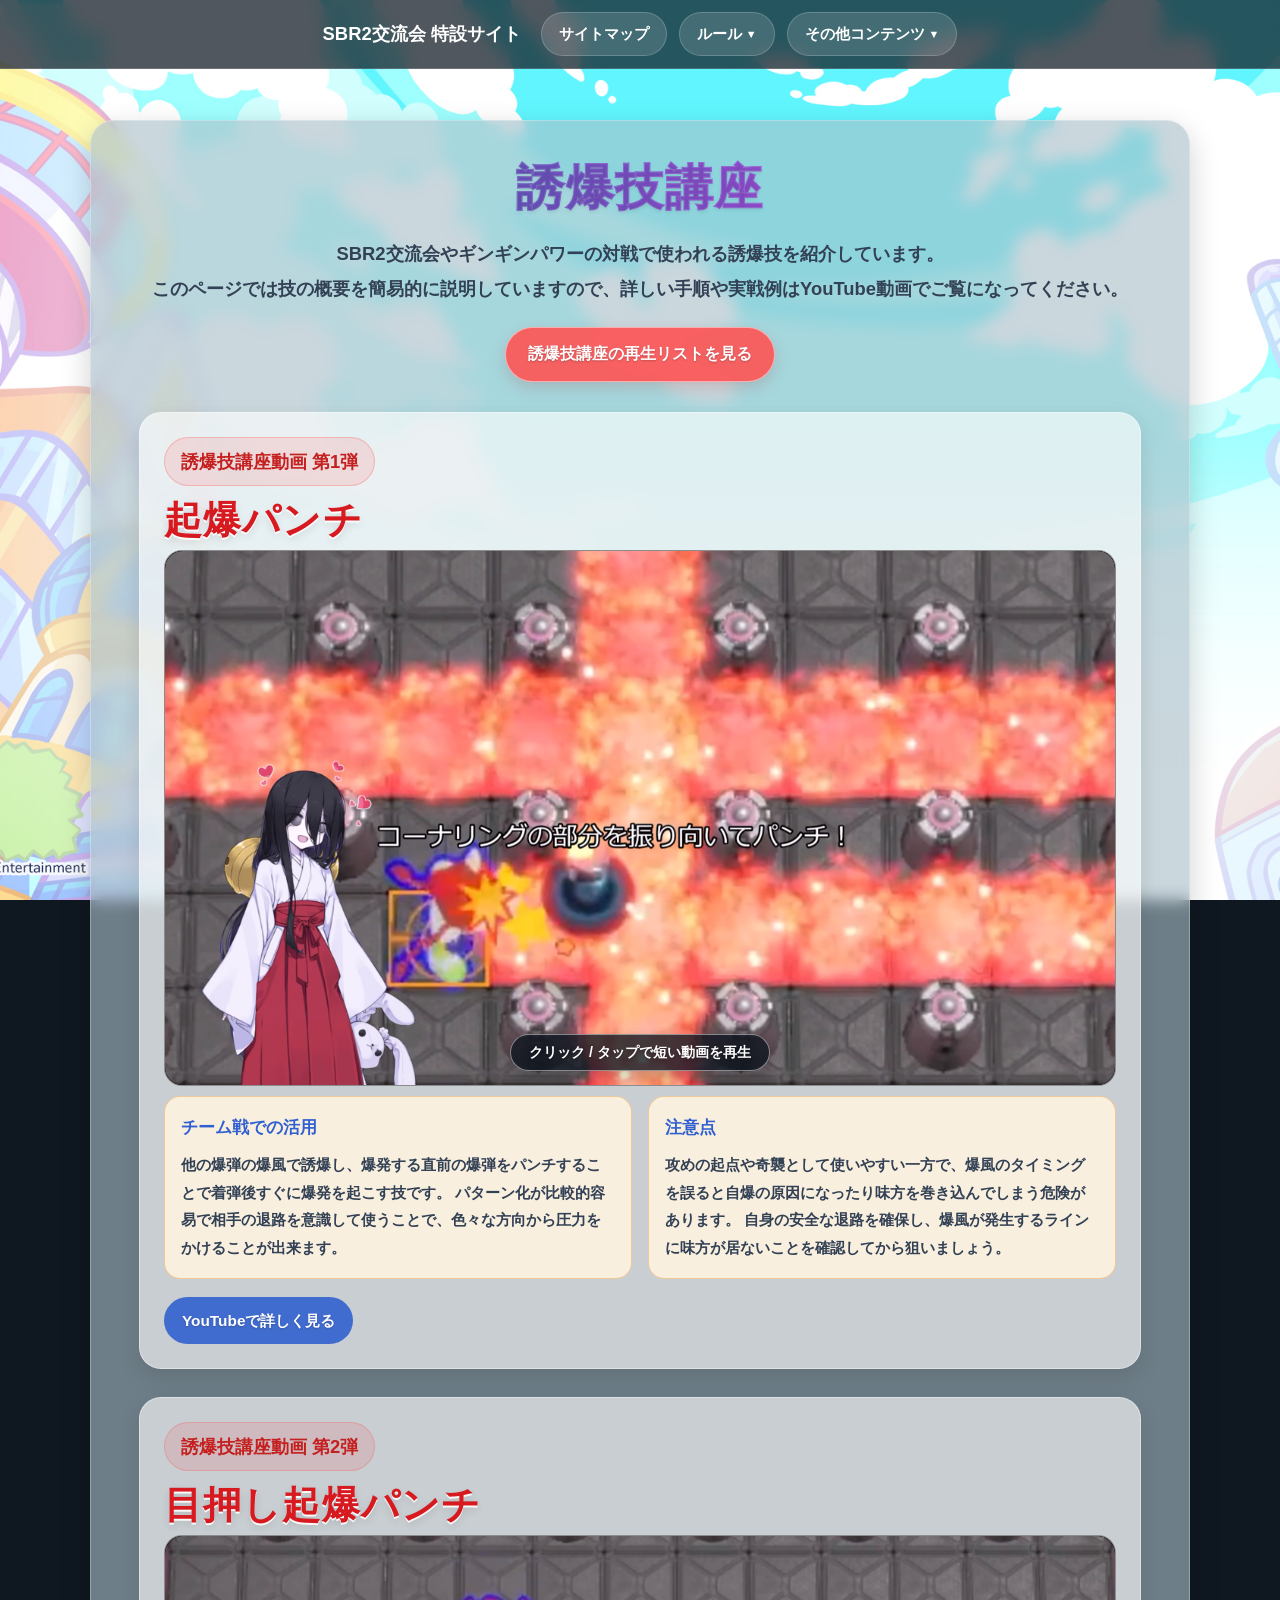
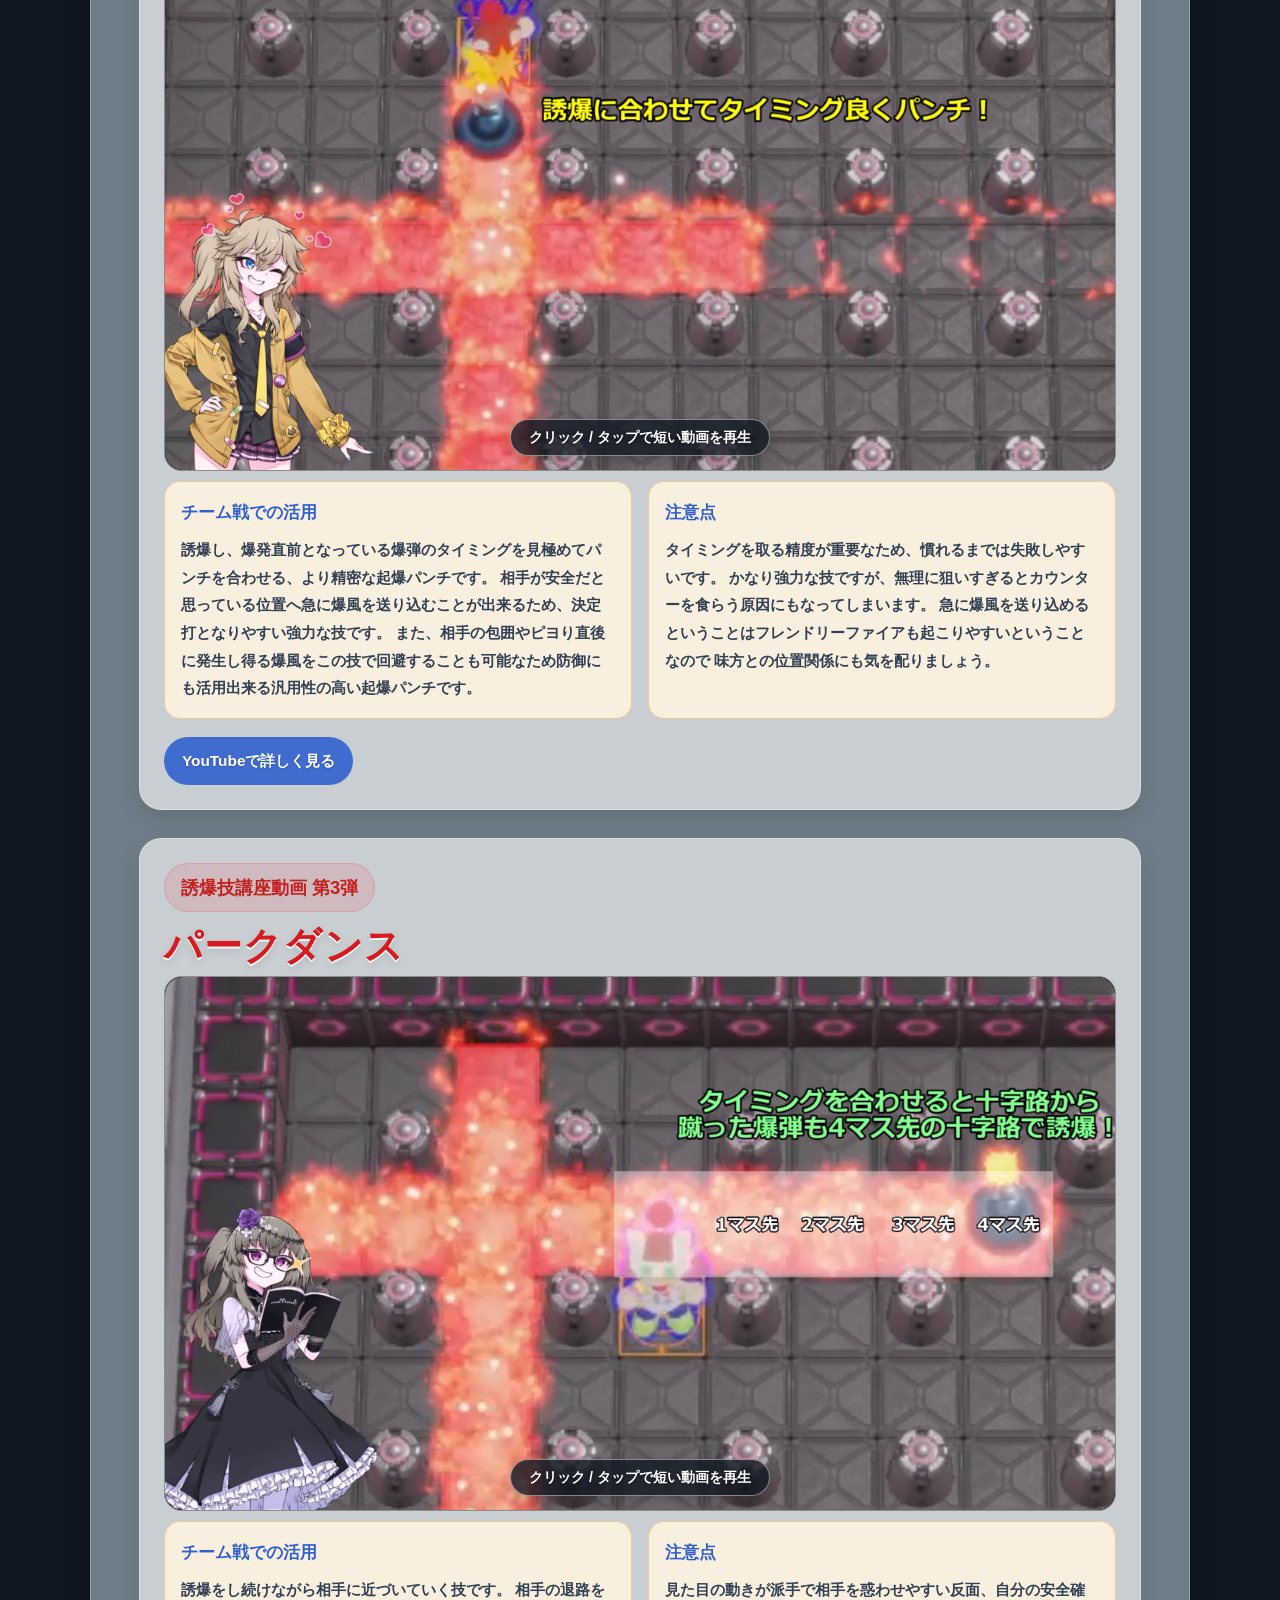
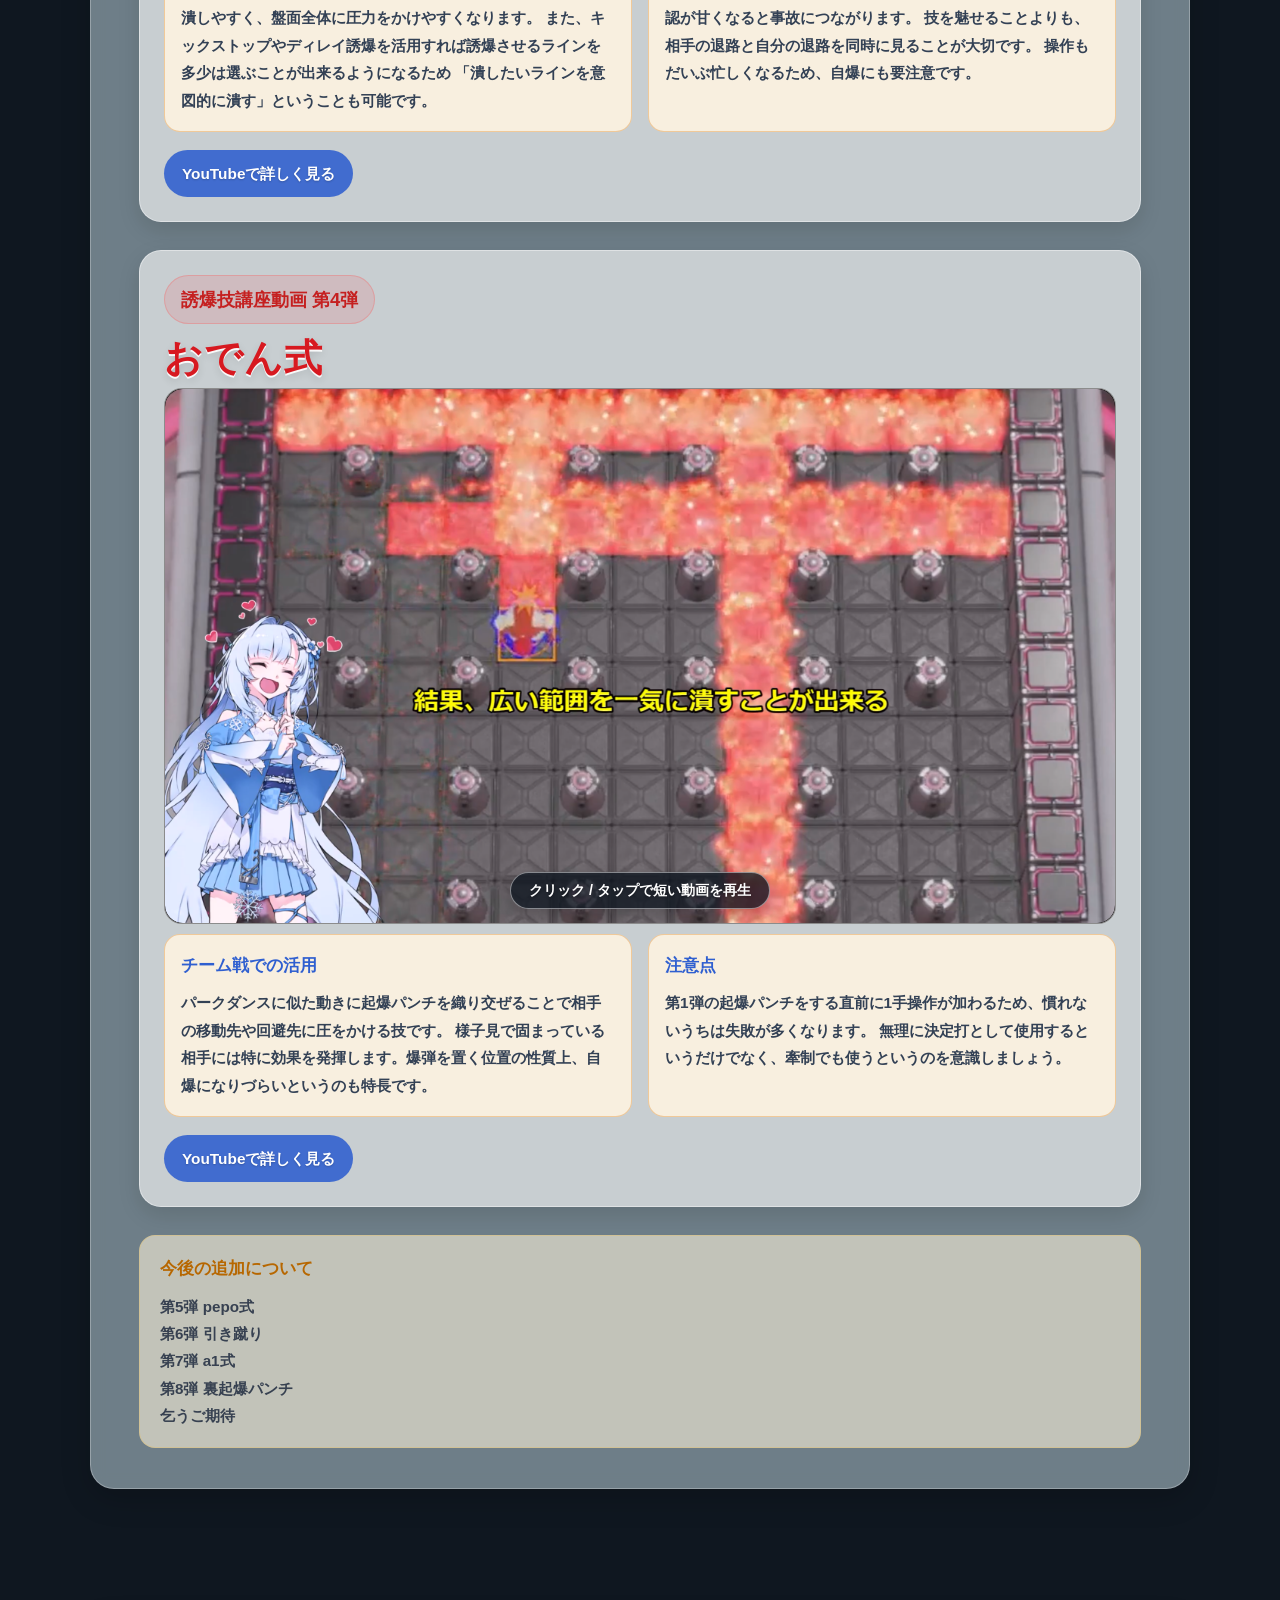
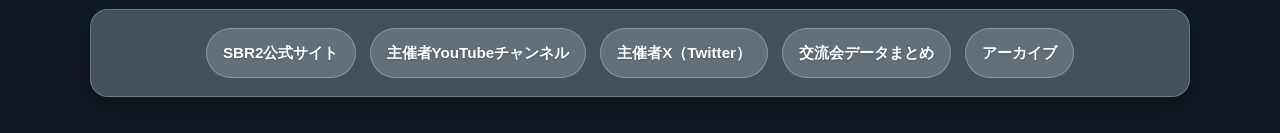
==== commit 50689b6e: "Update combo previews and interviews" ====
--- a/combo.html
+++ b/combo.html
@@ -85,8 +85,16 @@
                                 <h2 class="combo-video-title">起爆パンチ</h2>
                             </div>
 
-                            <div class="combo-thumbnail-frame">
-                                <img src="images/combo1.png" alt="誘爆技講座動画 第1弾 起爆パンチのサムネイル" class="combo-thumbnail">
+                            <div class="combo-thumbnail-frame combo-preview-frame">
+                                <button type="button" class="combo-preview-button" data-combo-preview-button aria-label="誘爆技講座動画 第1弾 起爆パンチの短い動画を再生">
+                                    <img src="images/combo1.png" alt="誘爆技講座動画 第1弾 起爆パンチのサムネイル" class="combo-thumbnail">
+                                    <span class="combo-preview-text">クリック / タップで短い動画を再生</span>
+                                </button>
+                            
+                                <video class="combo-thumbnail combo-preview-video" controls loop muted playsinline preload="none"
+                                    poster="images/combo1.png" data-combo-preview-video hidden>
+                                    <source src="videos/combo1-preview.mp4" type="video/mp4">
+                                </video>
                             </div>
 
                             <div class="combo-description-grid">
@@ -120,9 +128,17 @@
                                 <h2 class="combo-video-title">目押し起爆パンチ</h2>
                             </div>
 
-                            <div class="combo-thumbnail-frame">
-                                <img src="images/combo2.png" alt="誘爆技講座動画 第2弾 目押し起爆パンチのサムネイル"
-                                    class="combo-thumbnail">
+                            <div class="combo-thumbnail-frame combo-preview-frame">
+                                <button type="button" class="combo-preview-button" data-combo-preview-button
+                                    aria-label="誘爆技講座動画 第2弾 目押し起爆パンチの短い動画を再生">
+                                    <img src="images/combo2.png" alt="誘爆技講座動画 第2弾 目押し起爆パンチのサムネイル" class="combo-thumbnail">
+                                    <span class="combo-preview-text">クリック / タップで短い動画を再生</span>
+                                </button>
+                            
+                                <video class="combo-thumbnail combo-preview-video" controls loop muted playsinline preload="none"
+                                    poster="images/combo2.png" data-combo-preview-video hidden>
+                                    <source src="videos/combo2-preview.mp4" type="video/mp4">
+                                </video>
                             </div>
 
                             <div class="combo-description-grid">
@@ -131,7 +147,7 @@
                                     <p>
                                         誘爆し、爆発直前となっている爆弾のタイミングを見極めてパンチを合わせる、より精密な起爆パンチです。
                                         相手が安全だと思っている位置へ急に爆風を送り込むことが出来るため、決定打となりやすい強力な技です。
-                                        また、包囲をこの技で回避することも可能なため防御にも活用出来る汎用性の高い起爆パンチです。
+                                        また、相手の包囲やピヨり直後に発生し得る爆風をこの技で回避することも可能なため防御にも活用出来る汎用性の高い起爆パンチです。
                                     </p>
                                 </div>
 
@@ -159,9 +175,17 @@
                                 <h2 class="combo-video-title">パークダンス</h2>
                             </div>
 
-                            <div class="combo-thumbnail-frame">
-                                <img src="images/combo3.png" alt="誘爆技講座動画 第3弾 パークダンスのサムネイル"
-                                    class="combo-thumbnail">
+                            <div class="combo-thumbnail-frame combo-preview-frame">
+                                <button type="button" class="combo-preview-button" data-combo-preview-button
+                                    aria-label="誘爆技講座動画 第3弾 パークダンスの短い動画を再生">
+                                    <img src="images/combo3.png" alt="誘爆技講座動画 第3弾 パークダンスのサムネイル" class="combo-thumbnail">
+                                    <span class="combo-preview-text">クリック / タップで短い動画を再生</span>
+                                </button>
+                            
+                                <video class="combo-thumbnail combo-preview-video" controls loop muted playsinline preload="none"
+                                    poster="images/combo3.png" data-combo-preview-video hidden>
+                                    <source src="videos/combo3-preview.mp4" type="video/mp4">
+                                </video>
                             </div>
 
                             <div class="combo-description-grid">
@@ -170,7 +194,7 @@
                                     <p>
                                         誘爆をし続けながら相手に近づいていく技です。
                                         相手の退路を潰しやすく、盤面全体に圧力をかけやすくなります。
-                                        また、キックストップを活用すれば誘爆させるラインを多少は選ぶことが出来るようになるため
+                                        また、キックストップやディレイ誘爆を活用すれば誘爆させるラインを多少は選ぶことが出来るようになるため
                                         「潰したいラインを意図的に潰す」ということも可能です。
                                     </p>
                                 </div>
@@ -198,9 +222,16 @@
                                 <h2 class="combo-video-title">おでん式</h2>
                             </div>
 
-                            <div class="combo-thumbnail-frame">
-                                <img src="images/combo4.png" alt="誘爆技講座動画 第4弾 おでん式のサムネイル"
-                                    class="combo-thumbnail">
+                            <div class="combo-thumbnail-frame combo-preview-frame">
+                                <button type="button" class="combo-preview-button" data-combo-preview-button aria-label="誘爆技講座動画 第4弾 おでん式の短い動画を再生">
+                                    <img src="images/combo4.png" alt="誘爆技講座動画 第4弾 おでん式のサムネイル" class="combo-thumbnail">
+                                    <span class="combo-preview-text">クリック / タップで短い動画を再生</span>
+                                </button>
+                            
+                                <video class="combo-thumbnail combo-preview-video" controls loop muted playsinline preload="none"
+                                    poster="images/combo4.png" data-combo-preview-video hidden>
+                                    <source src="videos/combo4-preview.mp4" type="video/mp4">
+                                </video>
                             </div>
 
                             <div class="combo-description-grid">
@@ -276,7 +307,7 @@
             });
         });
 
-        document.addEventListener('click', (event) => {
+        document.addEventListener('pointerdown', (event) => {
             const clickedInsideDropdown = event.target.closest('.header-dropdown');
 
             if (clickedInsideDropdown) {
@@ -286,7 +317,26 @@
             headerDropdowns.forEach((dropdown) => {
                 dropdown.open = false;
             });
-        });
+        }, true);
+
+        document.querySelectorAll('[data-combo-preview-button]').forEach((button) => {
+            button.addEventListener('click', () => {
+                const frame = button.closest('.combo-preview-frame');
+                const video = frame.querySelector('[data-combo-preview-video]');
+
+                if (!video) {
+                    return;
+                }
+
+                button.hidden = true;
+                video.hidden = false;
+
+                video.play().catch(() => {
+                    // ブラウザ側で自動再生扱いとして止められた場合でも、controlsから再生できます。
+                });
+            });
+        });        
+        
     </script>
 
 </body>
--- a/style.css
+++ b/style.css
@@ -3973,4 +3973,967 @@
         white-space: normal;
         font-size: 0.88rem;
     }
+}
+
+/* =========================
+   参加者インタビューページ
+========================= */
+.feedback-main {
+    padding-bottom: 80px;
+}
+
+.feedback-section {
+    margin-bottom: 40px;
+}
+
+.feedback-box {
+    padding: 48px 48px 44px;
+}
+
+.feedback-title {
+    text-align: center;
+    margin-bottom: 28px;
+}
+
+/* 説明文 */
+.feedback-lead-box {
+    max-width: 980px;
+    margin: 0 auto 30px;
+    padding: 24px 30px;
+    border-radius: 22px;
+    background:
+        linear-gradient(135deg,
+            rgba(245, 249, 255, 0.94),
+            rgba(232, 248, 255, 0.88),
+            rgba(255, 235, 244, 0.76));
+    border: 1px solid rgba(180, 205, 245, 0.66);
+    box-shadow:
+        0 8px 22px rgba(60, 90, 140, 0.12),
+        inset 0 0 0 1px rgba(255, 255, 255, 0.58);
+}
+
+.feedback-lead-text {
+    margin: 0;
+    color: #26384f;
+    font-size: 1.02rem;
+    font-weight: 850;
+    line-height: 1.9;
+    text-align: center;
+}
+
+/* 一覧 */
+.feedback-interview-list {
+    display: flex;
+    flex-direction: column;
+    gap: 24px;
+}
+
+/* インタビューカード */
+.feedback-interview-card {
+    position: relative;
+    overflow: hidden;
+    padding: 30px 32px 32px;
+    border-radius: 24px;
+    background:
+        linear-gradient(135deg,
+            rgba(232, 242, 255, 0.90) 0%,
+            rgba(255, 235, 244, 0.82) 48%,
+            rgba(255, 248, 224, 0.84) 100%);
+    border: 2px solid rgba(120, 150, 220, 0.38);
+    box-shadow:
+        0 12px 28px rgba(60, 90, 160, 0.18),
+        inset 0 0 0 1px rgba(255, 255, 255, 0.48);
+}
+
+.feedback-interview-card::before {
+    content: "";
+    position: absolute;
+    inset: 0 auto 0 0;
+    width: 12px;
+    background: linear-gradient(180deg, #5f70e8, #46d6e8, #f28bb6, #ffd36a);
+}
+
+/* カード上部 */
+.feedback-card-header {
+    margin-bottom: 24px;
+    padding: 22px 24px;
+    border-radius: 20px;
+    background:
+        linear-gradient(135deg,
+            rgba(255, 255, 255, 0.78),
+            rgba(232, 242, 255, 0.72));
+    border: 1px solid rgba(120, 150, 220, 0.30);
+    box-shadow: 0 6px 16px rgba(70, 100, 180, 0.08);
+}
+
+.feedback-interview-label {
+    display: inline-flex;
+    align-items: center;
+    justify-content: center;
+    margin: 0 0 10px;
+    padding: 7px 16px;
+    border-radius: 999px;
+    color: #ffffff;
+    background: linear-gradient(135deg, #5f70e8, #46a8e8);
+    font-size: 0.92rem;
+    font-weight: 950;
+    line-height: 1.3;
+    box-shadow: 0 4px 10px rgba(80, 100, 180, 0.18);
+}
+
+.feedback-interview-name {
+    margin: 0 0 8px;
+    color: #2f5fd0;
+    font-size: clamp(1.9rem, 3.5vw, 2.8rem);
+    font-weight: 950;
+    line-height: 1.25;
+    letter-spacing: 0.04em;
+    text-shadow:
+        0 2px 0 rgba(255, 255, 255, 0.86),
+        0 5px 12px rgba(60, 90, 180, 0.18);
+}
+
+.feedback-interview-subtitle {
+    margin: 0;
+    color: #334155;
+    font-size: 1rem;
+    font-weight: 800;
+    line-height: 1.8;
+}
+
+/* Q&A */
+.feedback-qa-list {
+    display: flex;
+    flex-direction: column;
+    gap: 14px;
+}
+
+.feedback-qa-item {
+    padding: 18px 20px;
+    border-radius: 18px;
+    background: rgba(255, 255, 255, 0.74);
+    border: 1px solid rgba(150, 170, 230, 0.28);
+    box-shadow: 0 4px 12px rgba(70, 100, 180, 0.07);
+}
+
+.feedback-qa-final {
+    background:
+        linear-gradient(135deg,
+            rgba(255, 246, 220, 0.88),
+            rgba(255, 235, 244, 0.78));
+    border-color: rgba(240, 190, 80, 0.34);
+}
+
+/* 質問 */
+.feedback-question {
+    display: grid;
+    grid-template-columns: auto minmax(0, 1fr);
+    gap: 12px;
+    align-items: start;
+    margin: 0 0 12px;
+}
+
+.feedback-question-number {
+    display: inline-flex;
+    align-items: center;
+    justify-content: center;
+    min-width: 46px;
+    padding: 7px 10px;
+    border-radius: 999px;
+    color: #ffffff;
+    background: linear-gradient(135deg, #7b49d8, #46a8e8);
+    font-size: 0.9rem;
+    font-weight: 950;
+    line-height: 1.2;
+}
+
+.feedback-question-text {
+    color: #26384f;
+    font-size: 1.05rem;
+    font-weight: 950;
+    line-height: 1.65;
+}
+
+/* 回答 */
+.feedback-answer {
+    display: grid;
+    grid-template-columns: auto minmax(0, 1fr);
+    gap: 12px;
+    align-items: start;
+    margin: 0;
+    padding: 14px 16px;
+    border-radius: 14px;
+    background:
+        linear-gradient(135deg,
+            rgba(232, 242, 255, 0.72),
+            rgba(255, 255, 255, 0.76));
+    border: 1px solid rgba(121, 162, 255, 0.24);
+}
+
+.feedback-answer-label {
+    display: inline-flex;
+    align-items: center;
+    justify-content: center;
+    min-width: 42px;
+    padding: 6px 10px;
+    border-radius: 999px;
+    color: #ffffff;
+    background: linear-gradient(135deg, #d85ca8, #ff8a80);
+    font-size: 0.86rem;
+    font-weight: 950;
+    line-height: 1.2;
+}
+
+.feedback-answer-text {
+    color: #334155;
+    font-size: 0.98rem;
+    font-weight: 800;
+    line-height: 1.85;
+    overflow-wrap: anywhere;
+}
+
+/* 追加予定メモ */
+.feedback-note-box {
+    padding: 22px 24px;
+    border-radius: 22px;
+    background:
+        linear-gradient(135deg,
+            rgba(95, 112, 232, 0.92),
+            rgba(70, 168, 232, 0.88),
+            rgba(167, 131, 255, 0.90));
+    border: 2px solid rgba(255, 255, 255, 0.70);
+    box-shadow:
+        0 10px 24px rgba(60, 90, 180, 0.22),
+        inset 0 0 0 1px rgba(255, 255, 255, 0.28);
+    text-align: center;
+}
+
+.feedback-note-title {
+    margin: 0 0 8px;
+    color: #ffffff;
+    font-size: 1.35rem;
+    font-weight: 950;
+    line-height: 1.4;
+    text-shadow: 0 2px 4px rgba(0, 0, 0, 0.22);
+}
+
+.feedback-note-text {
+    margin: 0;
+    color: rgba(255, 255, 255, 0.94);
+    font-size: 0.98rem;
+    font-weight: 850;
+    line-height: 1.8;
+    text-shadow: 0 1px 3px rgba(0, 0, 0, 0.20);
+}
+
+/* =========================
+   参加者インタビューページ タブレット
+========================= */
+@media (max-width: 1100px) {
+    .feedback-box {
+        padding: 36px 28px 36px;
+    }
+
+    .feedback-interview-card {
+        padding: 26px 24px 28px;
+    }
+}
+
+/* =========================
+   参加者インタビューページ スマホ
+========================= */
+@media (max-width: 600px) {
+    .feedback-box {
+        padding: 28px 16px 28px;
+    }
+
+    .feedback-title {
+        margin-bottom: 20px;
+    }
+
+    .feedback-lead-box {
+        padding: 16px 14px;
+        border-radius: 16px;
+        margin-bottom: 22px;
+    }
+
+    .feedback-lead-text {
+        text-align: left;
+        font-size: 0.9rem;
+        line-height: 1.8;
+    }
+
+    .feedback-interview-card {
+        padding: 20px 14px 20px 20px;
+        border-radius: 20px;
+    }
+
+    .feedback-interview-card::before {
+        width: 8px;
+    }
+
+    .feedback-card-header {
+        margin-bottom: 18px;
+        padding: 16px 14px;
+        border-radius: 16px;
+    }
+
+    .feedback-interview-label {
+        font-size: 0.84rem;
+        padding: 6px 13px;
+    }
+
+    .feedback-interview-name {
+        font-size: 1.55rem;
+    }
+
+    .feedback-interview-subtitle {
+        font-size: 0.88rem;
+        line-height: 1.75;
+    }
+
+    .feedback-qa-list {
+        gap: 12px;
+    }
+
+    .feedback-qa-item {
+        padding: 15px 12px;
+        border-radius: 16px;
+    }
+
+    .feedback-question {
+        grid-template-columns: 1fr;
+        gap: 8px;
+    }
+
+    .feedback-question-number {
+        width: fit-content;
+        min-width: 42px;
+        font-size: 0.82rem;
+    }
+
+    .feedback-question-text {
+        font-size: 0.94rem;
+        line-height: 1.7;
+    }
+
+    .feedback-answer {
+        grid-template-columns: 1fr;
+        gap: 8px;
+        padding: 12px 12px;
+    }
+
+    .feedback-answer-label {
+        width: fit-content;
+        min-width: 38px;
+        font-size: 0.8rem;
+    }
+
+    .feedback-answer-text {
+        font-size: 0.88rem;
+        line-height: 1.75;
+    }
+
+    .feedback-note-box {
+        padding: 18px 14px;
+        border-radius: 18px;
+    }
+
+    .feedback-note-title {
+        font-size: 1.08rem;
+    }
+
+    .feedback-note-text {
+        font-size: 0.88rem;
+        line-height: 1.75;
+    }
+}
+
+/* =========================
+   参加者インタビュー アコーディオン化
+========================= */
+
+/* details全体 */
+.feedback-interview-details {
+    position: relative;
+    overflow: hidden;
+    border-radius: 24px;
+    background:
+        linear-gradient(135deg,
+            rgba(232, 242, 255, 0.90) 0%,
+            rgba(255, 235, 244, 0.82) 48%,
+            rgba(255, 248, 224, 0.84) 100%);
+    border: 2px solid rgba(120, 150, 220, 0.38);
+    box-shadow:
+        0 12px 28px rgba(60, 90, 160, 0.18),
+        inset 0 0 0 1px rgba(255, 255, 255, 0.48);
+}
+
+.feedback-interview-details::before {
+    content: "";
+    position: absolute;
+    inset: 0 auto 0 0;
+    width: 12px;
+    background: linear-gradient(180deg, #5f70e8, #46d6e8, #f28bb6, #ffd36a);
+}
+
+/* summary見出し */
+.feedback-interview-summary {
+    position: relative;
+    z-index: 1;
+    list-style: none;
+    cursor: pointer;
+    display: grid;
+    grid-template-columns: 170px minmax(0, 1fr);
+    gap: 18px;
+    align-items: center;
+    padding: 24px 30px 24px 36px;
+    background:
+        linear-gradient(135deg,
+            rgba(255, 255, 255, 0.78),
+            rgba(232, 242, 255, 0.72));
+    transition: background 0.2s ease, opacity 0.2s ease;
+}
+
+.feedback-interview-summary::-webkit-details-marker {
+    display: none;
+}
+
+.feedback-interview-summary:hover {
+    background:
+        linear-gradient(135deg,
+            rgba(255, 255, 255, 0.88),
+            rgba(232, 242, 255, 0.82),
+            rgba(255, 235, 244, 0.72));
+}
+
+/* 開閉マーク */
+.feedback-interview-summary::after {
+    content: "＋";
+    position: absolute;
+    right: 24px;
+    top: 50%;
+    transform: translateY(-50%);
+    width: 34px;
+    height: 34px;
+    border-radius: 999px;
+    display: inline-flex;
+    align-items: center;
+    justify-content: center;
+    color: #ffffff;
+    background: linear-gradient(135deg, #5f70e8, #46a8e8);
+    font-size: 1.25rem;
+    font-weight: 950;
+    line-height: 1;
+    box-shadow: 0 4px 10px rgba(80, 100, 180, 0.18);
+}
+
+.feedback-interview-details[open] .feedback-interview-summary::after {
+    content: "－";
+    background: linear-gradient(135deg, #d85ca8, #ff8a80);
+}
+
+/* summary内の文字 */
+.feedback-summary-label {
+    display: inline-flex;
+    align-items: center;
+    justify-content: center;
+    width: fit-content;
+    max-width: 100%;
+    padding: 7px 16px;
+    border-radius: 999px;
+    color: #ffffff;
+    background: linear-gradient(135deg, #5f70e8, #46a8e8);
+    font-size: 0.92rem;
+    font-weight: 950;
+    line-height: 1.3;
+    box-shadow: 0 4px 10px rgba(80, 100, 180, 0.18);
+}
+
+.feedback-summary-name {
+    padding-right: 44px;
+    color: #2f5fd0;
+    font-size: clamp(1.55rem, 3vw, 2.25rem);
+    font-weight: 950;
+    line-height: 1.3;
+    letter-spacing: 0.04em;
+    text-shadow:
+        0 2px 0 rgba(255, 255, 255, 0.86),
+        0 5px 12px rgba(60, 90, 180, 0.18);
+}
+
+/* アコーディオン内では既存カードの外枠を消して、中身用にする */
+.feedback-interview-details .feedback-interview-card {
+    border-radius: 0;
+    border: none;
+    box-shadow: none;
+    background: transparent;
+    padding: 26px 30px 30px 36px;
+}
+
+.feedback-interview-details .feedback-interview-card::before {
+    display: none;
+}
+
+/* 旧ヘッダーは使わなくなるので非表示 */
+.feedback-interview-details .feedback-card-header {
+    display: none;
+}
+
+/* スマホ対応 */
+@media (max-width: 600px) {
+    .feedback-interview-details {
+        border-radius: 20px;
+    }
+
+    .feedback-interview-details::before {
+        width: 8px;
+    }
+
+    .feedback-interview-summary {
+        grid-template-columns: 1fr;
+        gap: 10px;
+        padding: 18px 54px 18px 20px;
+    }
+
+    .feedback-interview-summary::after {
+        right: 14px;
+        width: 30px;
+        height: 30px;
+        font-size: 1.1rem;
+    }
+
+    .feedback-summary-label {
+        font-size: 0.84rem;
+        padding: 6px 13px;
+    }
+
+    .feedback-summary-name {
+        padding-right: 0;
+        font-size: 1.42rem;
+    }
+
+    .feedback-interview-details .feedback-interview-card {
+        padding: 18px 12px 18px 20px;
+    }
+}
+
+/* =========================
+   誘爆技講座：手動再生プレビュー
+========================= */
+.combo-preview-frame {
+    position: relative;
+}
+
+.combo-preview-button {
+    position: relative;
+    display: block;
+    width: 100%;
+    padding: 0;
+    border: none;
+    background: transparent;
+    cursor: pointer;
+    overflow: hidden;
+    border-radius: 18px;
+}
+
+.combo-preview-button .combo-thumbnail {
+    transition: transform 0.25s ease, opacity 0.25s ease;
+}
+
+.combo-preview-button::after {
+    content: "";
+    position: absolute;
+    inset: 0;
+    background: rgba(10, 18, 28, 0.28);
+    transition: background 0.25s ease;
+}
+
+.combo-preview-button:hover .combo-thumbnail {
+    transform: scale(1.02);
+    opacity: 0.94;
+}
+
+.combo-preview-button:hover::after {
+    background: rgba(10, 18, 28, 0.38);
+}
+
+.combo-preview-play {
+    position: absolute;
+    left: 50%;
+    top: 50%;
+    z-index: 2;
+    width: 76px;
+    height: 76px;
+    border-radius: 999px;
+    background:
+        linear-gradient(135deg,
+            rgba(216, 92, 168, 0.96),
+            rgba(255, 138, 128, 0.96));
+    border: 3px solid rgba(255, 255, 255, 0.86);
+    box-shadow:
+        0 10px 24px rgba(60, 40, 100, 0.32),
+        inset 0 0 0 1px rgba(255, 255, 255, 0.28);
+    transform: translate(-50%, -50%);
+}
+
+.combo-preview-play::before {
+    content: "";
+    position: absolute;
+    left: 31px;
+    top: 23px;
+    width: 0;
+    height: 0;
+    border-top: 15px solid transparent;
+    border-bottom: 15px solid transparent;
+    border-left: 22px solid #ffffff;
+}
+
+.combo-preview-text {
+    position: absolute;
+    left: 50%;
+    bottom: 18px;
+    z-index: 2;
+    transform: translateX(-50%);
+    padding: 7px 16px;
+    border-radius: 999px;
+    color: #ffffff;
+    background: rgba(15, 23, 32, 0.72);
+    border: 1px solid rgba(255, 255, 255, 0.42);
+    font-size: 0.9rem;
+    font-weight: 900;
+    line-height: 1.3;
+    white-space: nowrap;
+    text-shadow: 0 1px 3px rgba(0, 0, 0, 0.28);
+}
+
+.combo-preview-video {
+    background: #000000;
+}
+
+/* スマホ調整 */
+@media (max-width: 600px) {
+    .combo-preview-button {
+        border-radius: 14px;
+    }
+
+    .combo-preview-play {
+        width: 60px;
+        height: 60px;
+    }
+
+    .combo-preview-play::before {
+        left: 25px;
+        top: 18px;
+        border-top-width: 12px;
+        border-bottom-width: 12px;
+        border-left-width: 18px;
+    }
+
+    .combo-preview-text {
+        bottom: 12px;
+        padding: 6px 13px;
+        font-size: 0.78rem;
+    }
+}
+
+/* =========================
+   誘爆技講座：手動再生プレビュー 修正版
+   - hidden時に確実に非表示
+   - ホバー拡大なし
+========================= */
+
+/* hidden属性をCSSより優先して確実に非表示にする */
+.combo-preview-button[hidden],
+.combo-preview-video[hidden] {
+    display: none !important;
+}
+
+/* サムネボタンと動画を同じ枠内で1つだけ表示する */
+.combo-preview-frame {
+    position: relative;
+    overflow: hidden;
+}
+
+.combo-preview-button,
+.combo-preview-video {
+    width: 100%;
+}
+
+/* ホバー時に拡大・移動させない */
+.combo-preview-button .combo-thumbnail,
+.combo-preview-button:hover .combo-thumbnail {
+    transform: none;
+    opacity: 1;
+}
+
+/* ホバー時も暗さだけ少し変える。拡大はしない */
+.combo-preview-button::after {
+    background: rgba(10, 18, 28, 0.24);
+}
+
+.combo-preview-button:hover::after {
+    background: rgba(10, 18, 28, 0.34);
+}
+
+/* 動画表示時も角丸を維持 */
+.combo-preview-video {
+    display: block;
+    border-radius: 18px;
+    background: #000000;
+}
+
+@media (max-width: 600px) {
+    .combo-preview-video {
+        border-radius: 14px;
+    }
+}
+
+/* =========================
+   誘爆技講座：手動再生プレビュー 文字ボタン版
+   - 中央再生ボタンなし
+   - ホバー拡大なし
+   - hidden時に確実に非表示
+========================= */
+
+/* hidden属性をCSSより優先して確実に非表示にする */
+.combo-preview-button[hidden],
+.combo-preview-video[hidden] {
+    display: none !important;
+}
+
+/* プレビュー枠 */
+.combo-preview-frame {
+    position: relative;
+    overflow: hidden;
+}
+
+/* サムネ全体をクリック / タップ可能にする */
+.combo-preview-button {
+    position: relative;
+    display: block;
+    width: 100%;
+    padding: 0;
+    border: none;
+    background: transparent;
+    cursor: pointer;
+    overflow: hidden;
+    border-radius: 18px;
+}
+
+/* ホバー拡大・移動を完全に無効化 */
+.combo-preview-button .combo-thumbnail,
+.combo-preview-button:hover .combo-thumbnail {
+    transform: none !important;
+    opacity: 1 !important;
+}
+
+/* 画像全体を暗くするオーバーレイは使わない */
+.combo-preview-button::after,
+.combo-preview-button:hover::after {
+    display: none !important;
+}
+
+/* 中央の丸い再生ボタンは使わない */
+.combo-preview-play {
+    display: none !important;
+}
+
+/* 下部の再生テキストだけ表示 */
+.combo-preview-text {
+    position: absolute;
+    left: 50%;
+    bottom: 14px;
+    z-index: 2;
+    transform: translateX(-50%);
+    padding: 8px 18px;
+    border-radius: 999px;
+    color: #ffffff;
+    background: rgba(15, 23, 32, 0.78);
+    border: 1px solid rgba(255, 255, 255, 0.46);
+    font-size: 0.9rem;
+    font-weight: 900;
+    line-height: 1.3;
+    white-space: nowrap;
+    text-shadow: 0 1px 3px rgba(0, 0, 0, 0.30);
+    box-shadow: 0 6px 14px rgba(0, 0, 0, 0.20);
+}
+
+/* ホバー時は色だけ少し変える。動かさない */
+.combo-preview-button:hover .combo-preview-text {
+    background: rgba(216, 92, 168, 0.90);
+}
+
+/* 動画表示時 */
+.combo-preview-video {
+    display: block;
+    width: 100%;
+    border-radius: 18px;
+    background: #000000;
+}
+
+/* スマホ調整 */
+@media (max-width: 600px) {
+
+    .combo-preview-button,
+    .combo-preview-video {
+        border-radius: 14px;
+    }
+
+    .combo-preview-text {
+        bottom: 10px;
+        padding: 7px 13px;
+        font-size: 0.76rem;
+    }
+}
+
+/* =========================
+   誘爆技講座：プレビュー動画の縦横比を維持
+   - video表示時に16:9強制で切り抜かれないようにする
+========================= */
+.combo-preview-video {
+    aspect-ratio: auto !important;
+    height: auto !important;
+    object-fit: contain !important;
+}
+
+
+/* =========================
+   誘爆技講座：プレビュー動画を静止画サムネと同じ枠サイズに揃える
+========================= */
+
+/* サムネ表示時と動画再生時で枠の大きさを変えない */
+.combo-preview-frame {
+    width: 100%;
+    aspect-ratio: 16 / 9;
+    overflow: hidden;
+    border-radius: 18px;
+    background: #000000;
+}
+
+/* ボタン側も枠いっぱいに固定 */
+.combo-preview-button {
+    width: 100%;
+    height: 100%;
+}
+
+/* 静止画サムネ */
+.combo-preview-button .combo-thumbnail {
+    width: 100%;
+    height: 100%;
+    aspect-ratio: auto;
+    object-fit: cover;
+}
+
+/* 動画も静止画サムネと同じ16:9枠に収める */
+.combo-preview-video {
+    width: 100% !important;
+    height: 100% !important;
+    aspect-ratio: auto !important;
+    object-fit: cover !important;
+    border-radius: 18px;
+    background: #000000;
+}
+
+/* hidden時は確実に消す */
+.combo-preview-button[hidden],
+.combo-preview-video[hidden] {
+    display: none !important;
+}
+
+@media (max-width: 600px) {
+
+    .combo-preview-frame,
+    .combo-preview-video {
+        border-radius: 14px;
+    }
+}
+
+/* =========================
+   誘爆技講座：プレビュー枠を16:9固定
+========================= */
+.combo-preview-frame {
+    width: 100%;
+    aspect-ratio: 16 / 9;
+    overflow: hidden;
+    border-radius: 18px;
+    background: #000000;
+}
+
+.combo-preview-button {
+    width: 100%;
+    height: 100%;
+}
+
+.combo-preview-button .combo-thumbnail,
+.combo-preview-video {
+    width: 100% !important;
+    height: 100% !important;
+    aspect-ratio: auto !important;
+    object-fit: cover !important;
+}
+
+.combo-preview-button[hidden],
+.combo-preview-video[hidden] {
+    display: none !important;
+}
+
+@media (max-width: 600px) {
+
+    .combo-preview-frame,
+    .combo-preview-video {
+        border-radius: 14px;
+    }
+}
+
+/* =========================
+   誘爆技講座：プレビュー動画を余黒あり・見切れなしに戻す
+========================= */
+
+/* 静止画サムネと動画の表示枠を同じ16:9に固定 */
+.combo-preview-frame {
+    width: 100%;
+    aspect-ratio: 16 / 9;
+    overflow: hidden;
+    border-radius: 18px;
+    background: #000000;
+}
+
+/* サムネ側 */
+.combo-preview-button {
+    width: 100%;
+    height: 100%;
+}
+
+/* 静止画サムネは枠いっぱい */
+.combo-preview-button .combo-thumbnail {
+    width: 100%;
+    height: 100%;
+    aspect-ratio: auto !important;
+    object-fit: cover !important;
+}
+
+/* 動画は見切れないように contain */
+.combo-preview-video {
+    display: block;
+    width: 100% !important;
+    height: 100% !important;
+    aspect-ratio: auto !important;
+    object-fit: contain !important;
+    border-radius: 18px;
+    background: #000000;
+}
+
+/* hidden時は確実に非表示 */
+.combo-preview-button[hidden],
+.combo-preview-video[hidden] {
+    display: none !important;
+}
+
+@media (max-width: 600px) {
+
+    .combo-preview-frame,
+    .combo-preview-video {
+        border-radius: 14px;
+    }
 }
